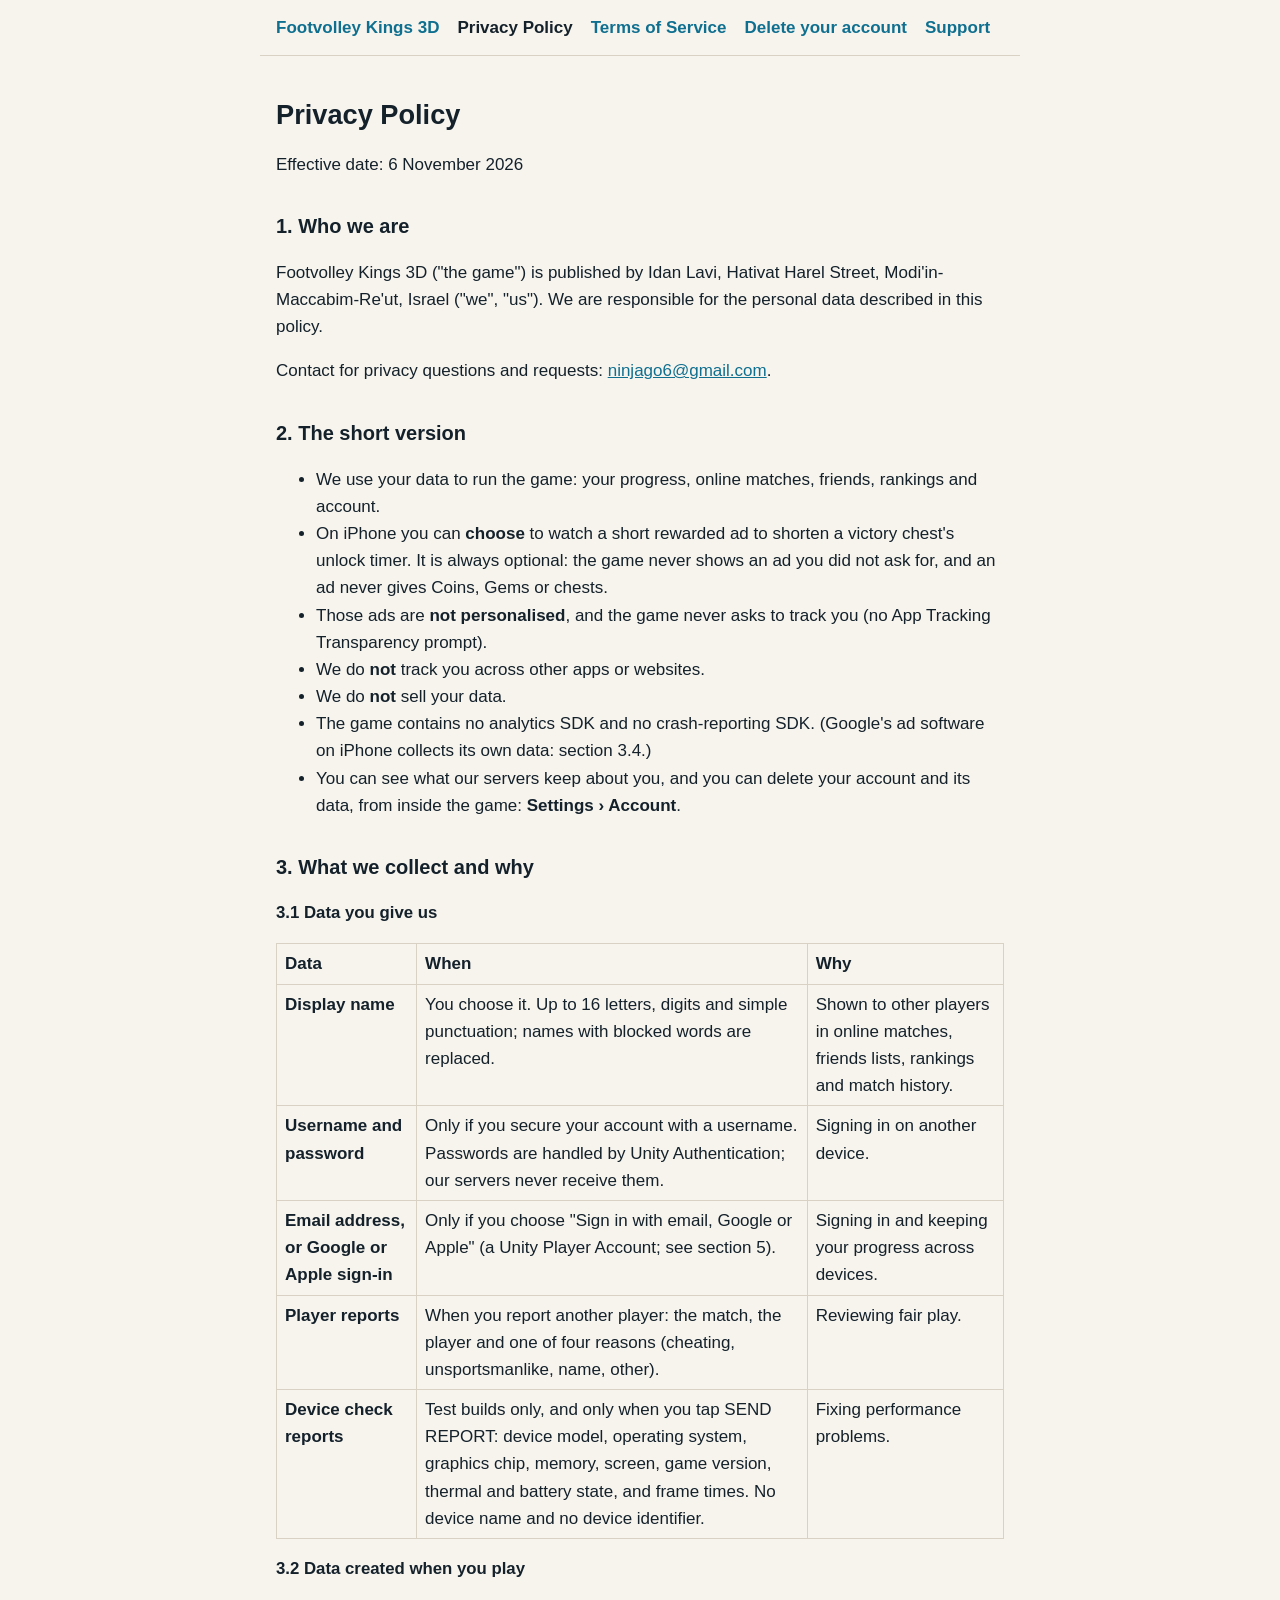
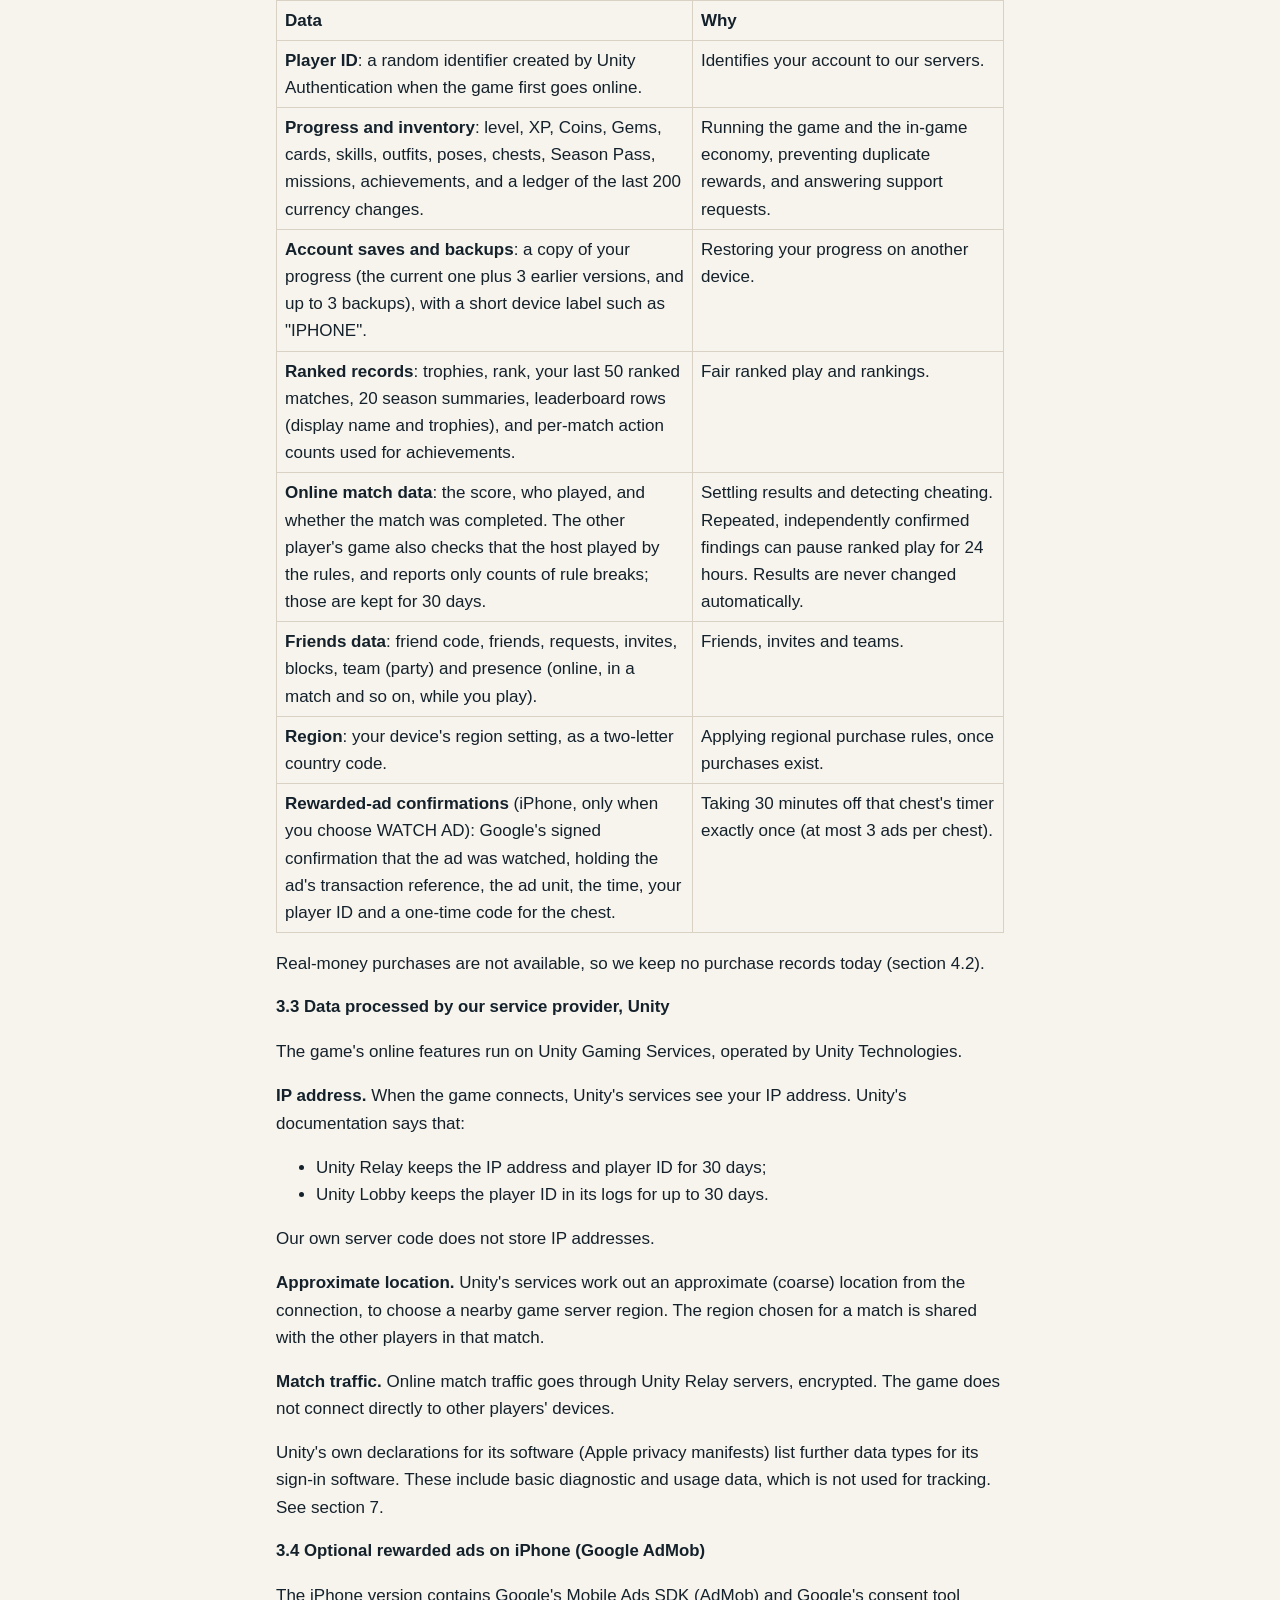
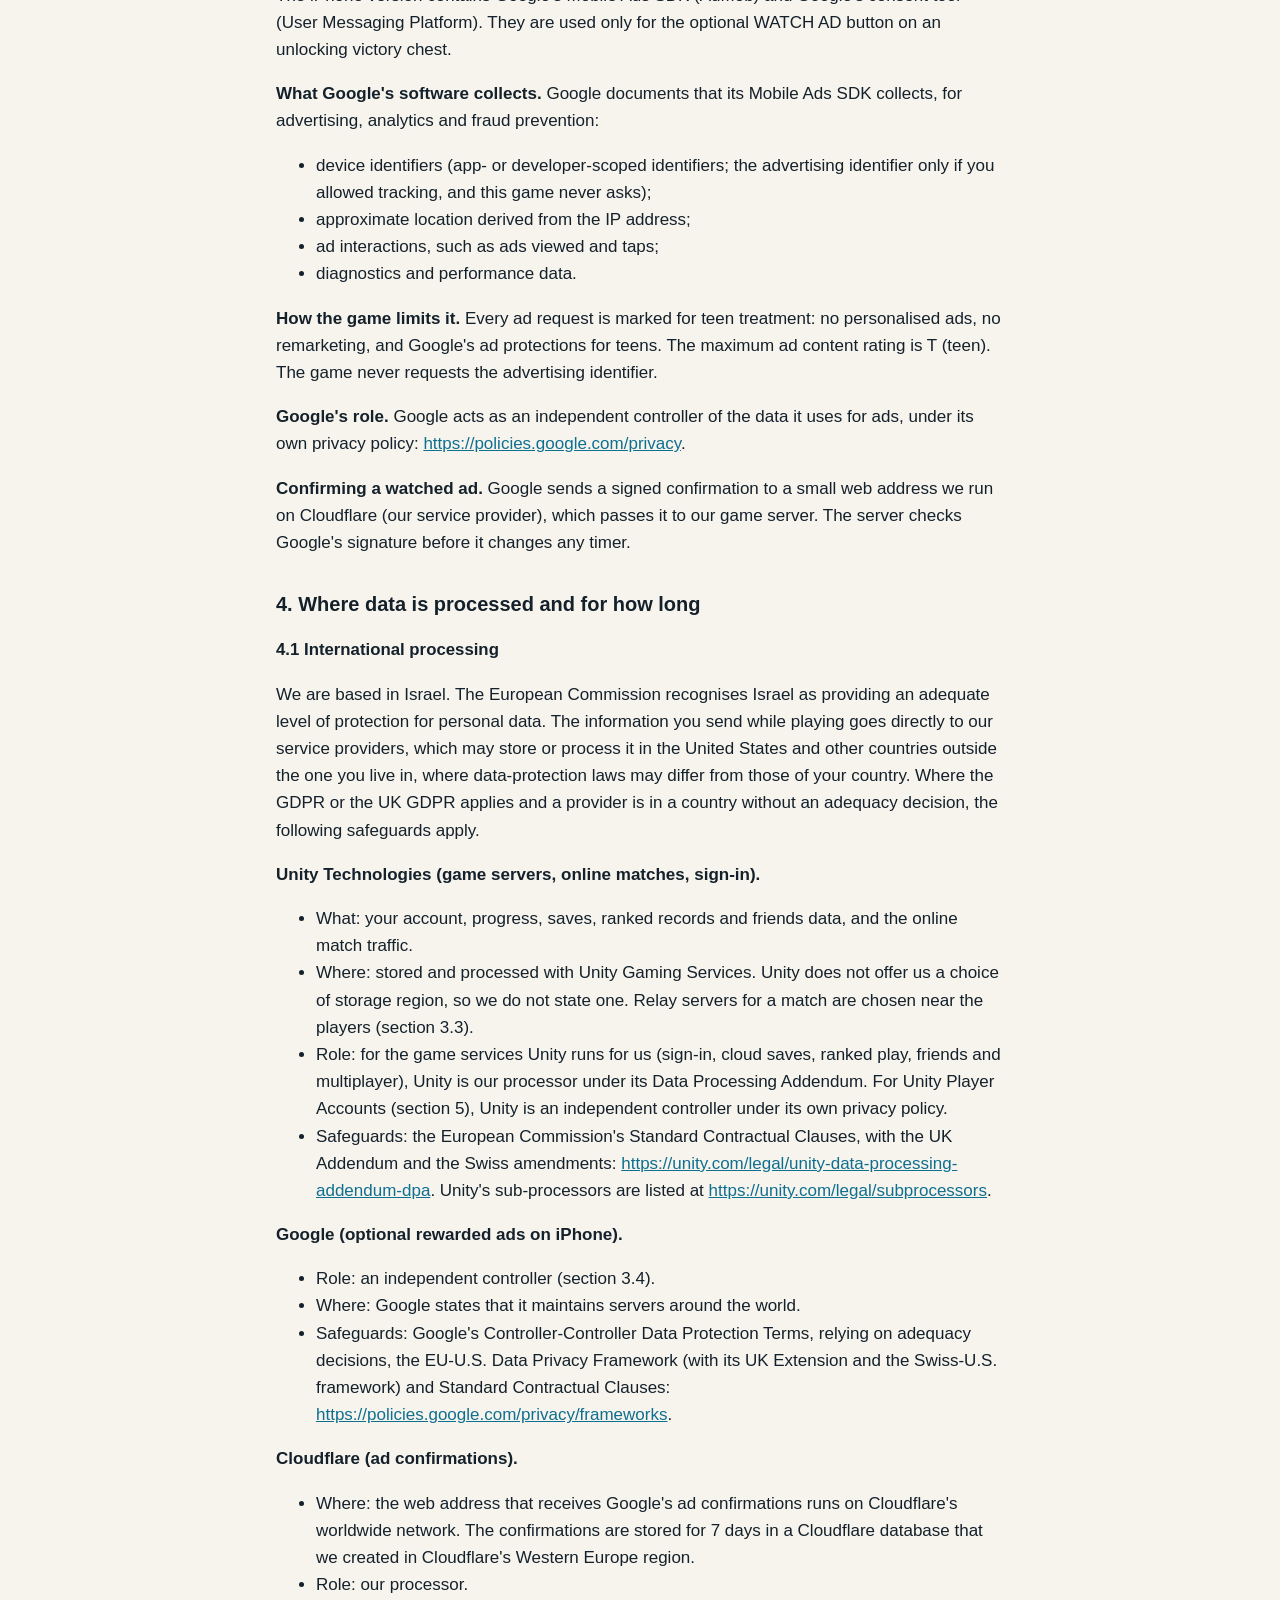
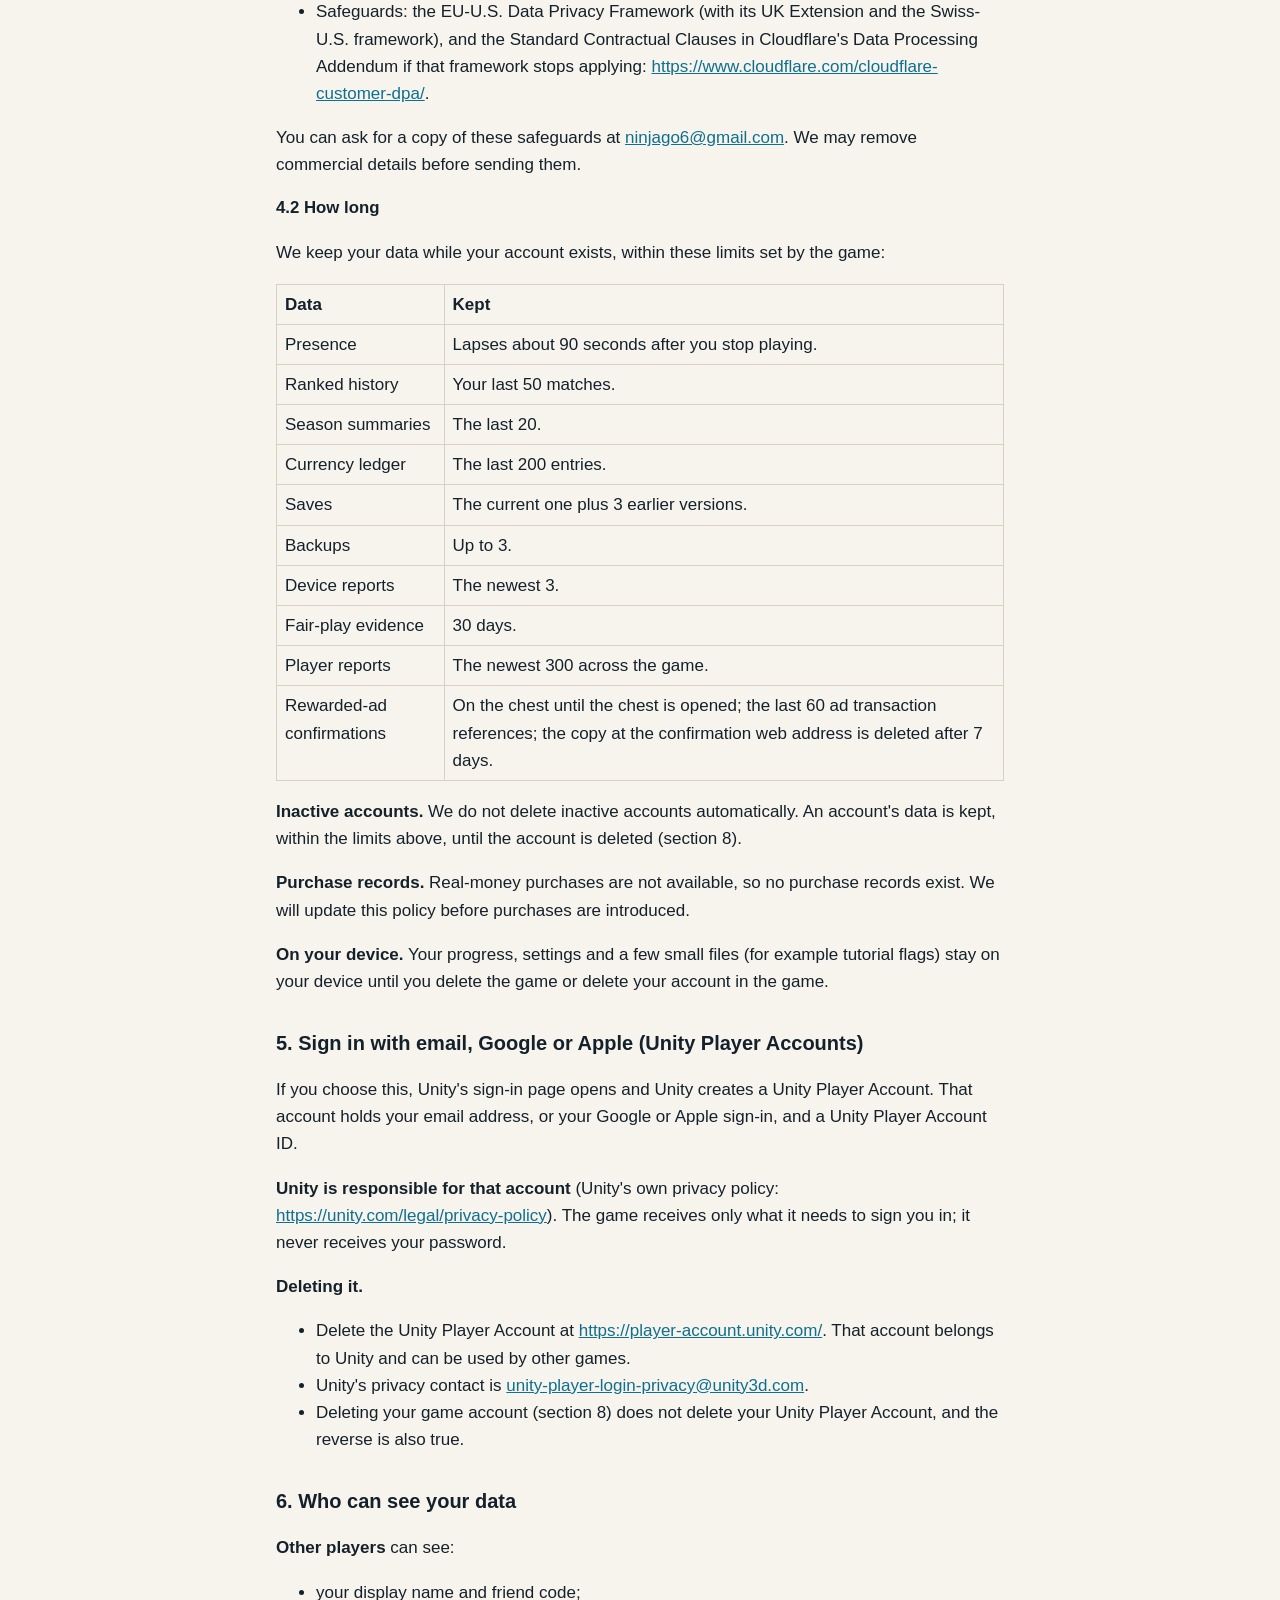
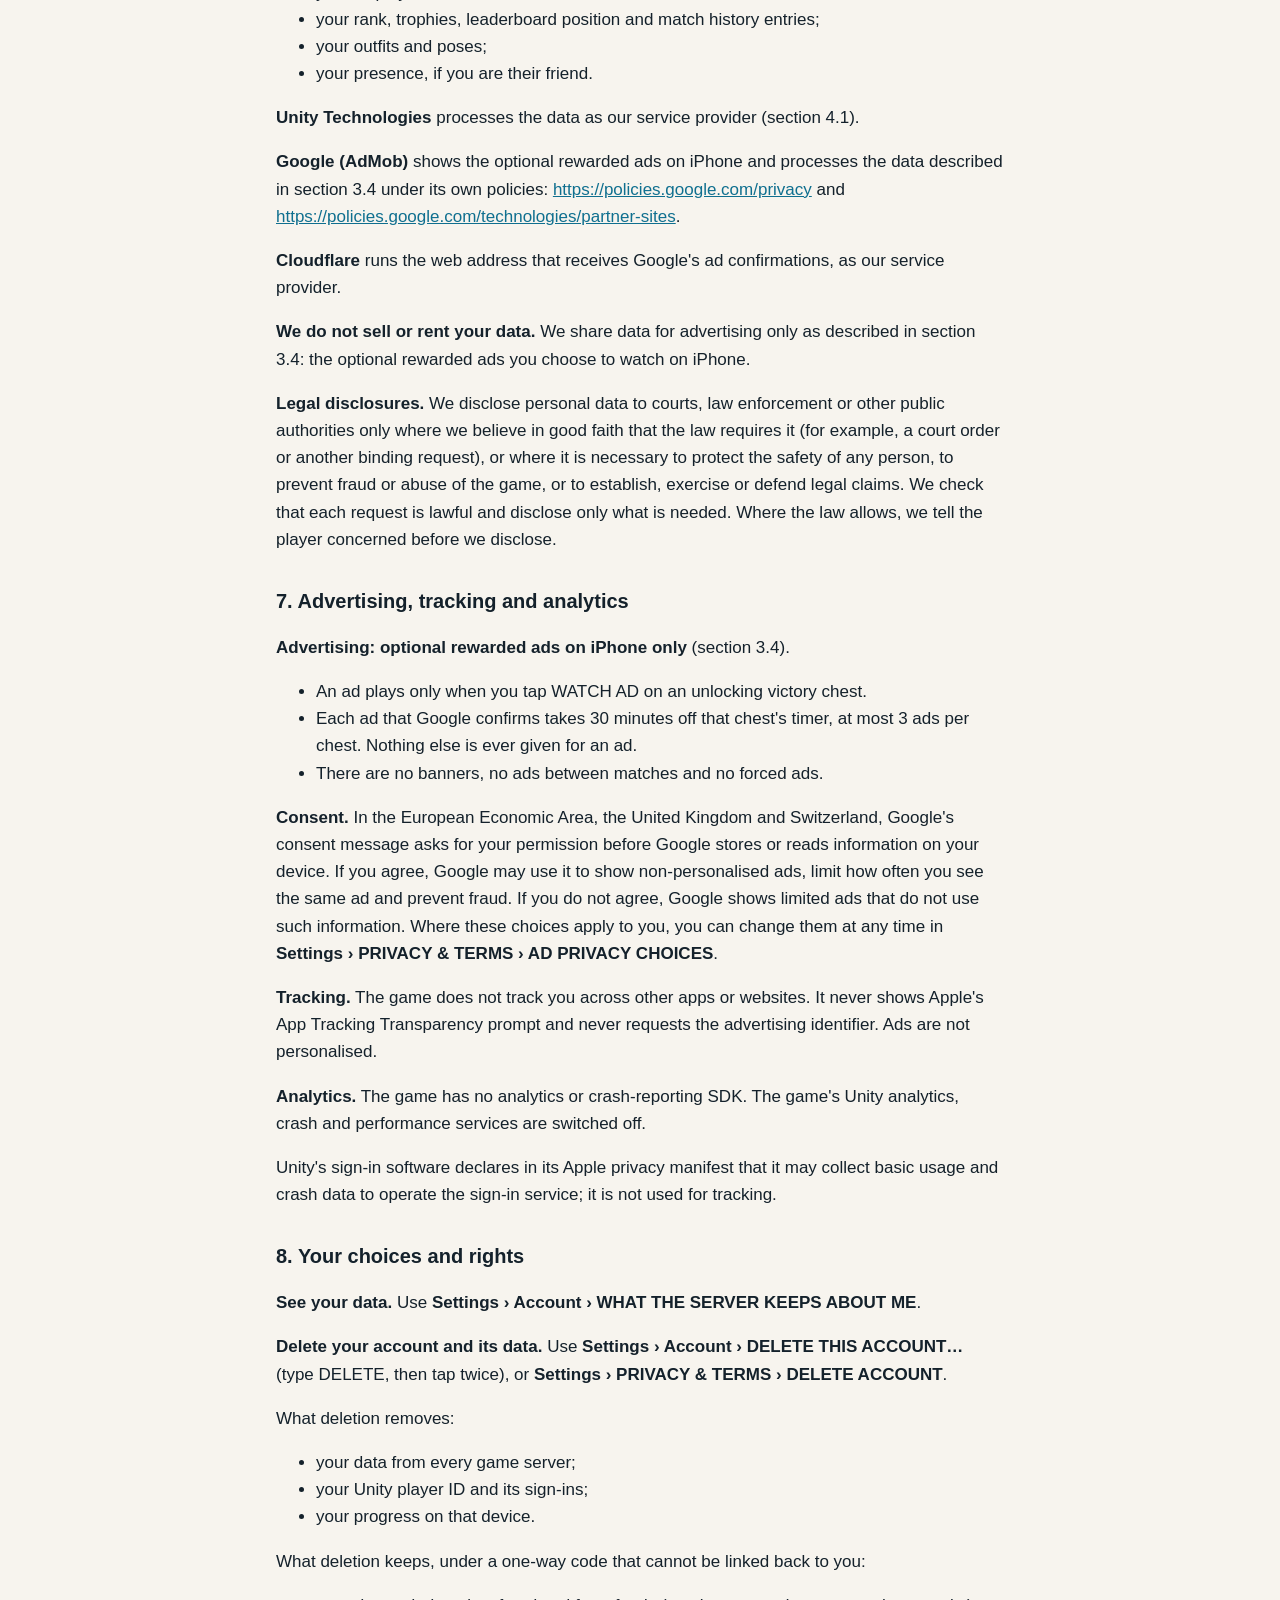
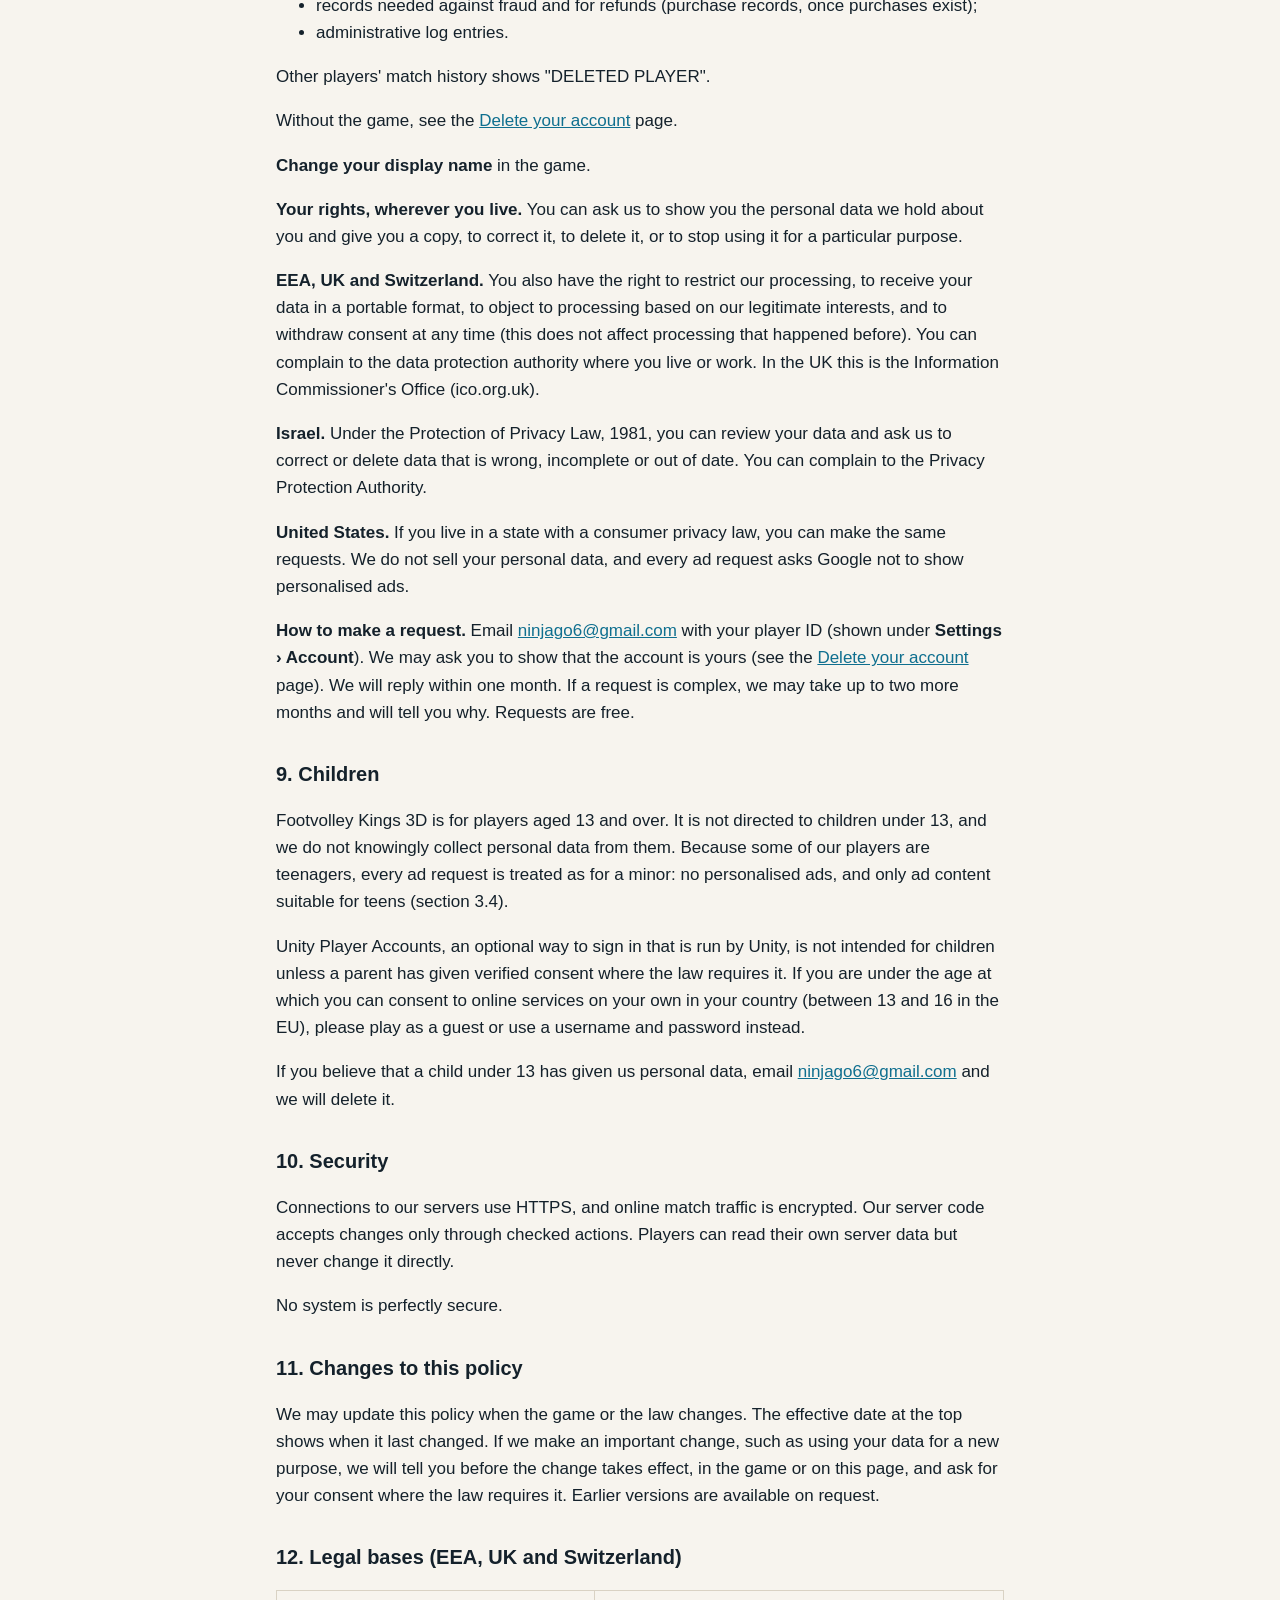
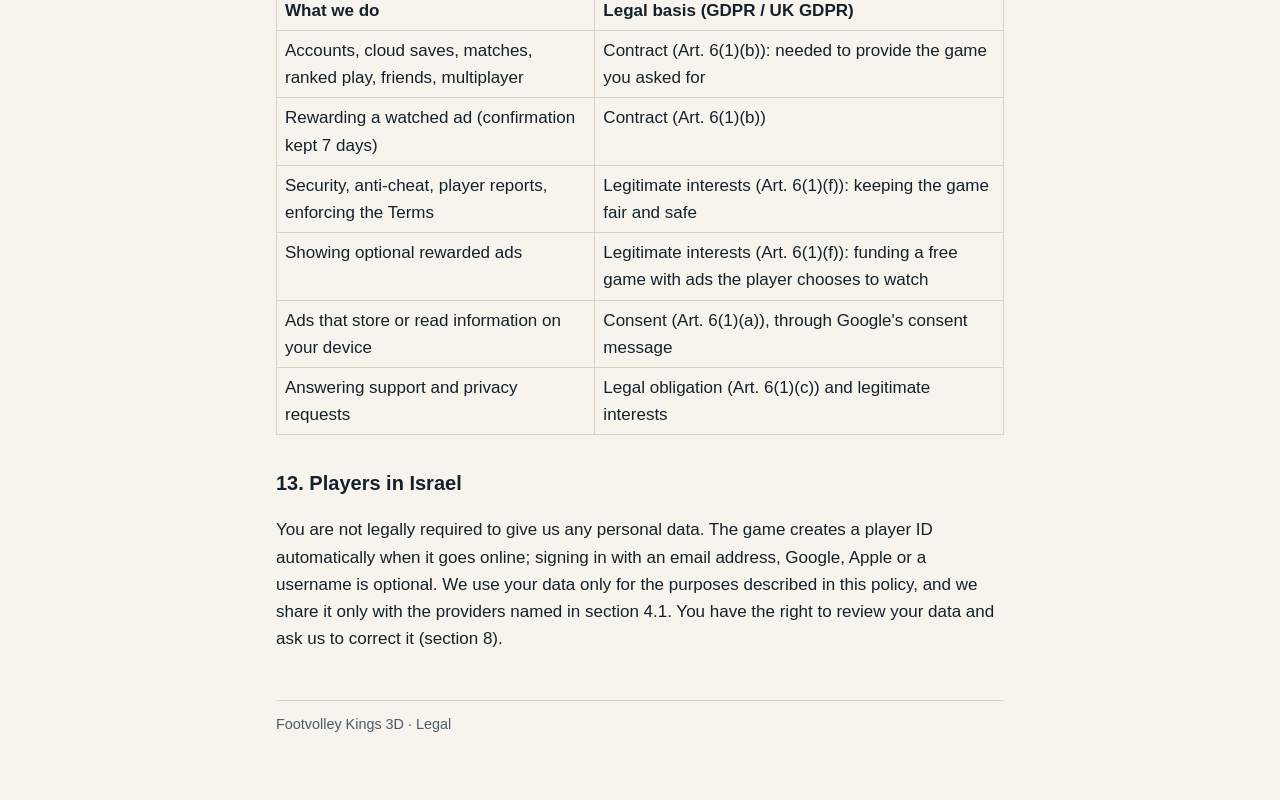
==== privacy.html @ 41a55b9a "Footvolley Kings 3D: public legal website and app-ads.txt Privacy Policy, Terms of Service, account " ====
<!doctype html><html lang="en"><head><meta charset="utf-8"><meta name="viewport" content="width=device-width,initial-scale=1"><title>Privacy Policy · Footvolley Kings 3D</title><link rel="stylesheet" href="style.css"><meta name="robots" content="index,follow"></head><body><nav aria-label="Legal pages"><a href="index.html">Footvolley Kings 3D</a><a href="privacy.html" aria-current="page">Privacy Policy</a><a href="terms.html">Terms of Service</a><a href="delete-account.html">Delete your account</a><a href="support.html">Support</a></nav><main><h1>Privacy Policy</h1>
<p>Effective date: 6 November 2026</p>
<h2>1. Who we are</h2>
<p>Footvolley Kings 3D ("the game") is published by Idan Lavi, Hativat Harel Street, Modi'in-Maccabim-Re'ut, Israel ("we", "us"). We are responsible for the personal data described in this policy.</p>
<p>Contact for privacy questions and requests: <a href="mailto:ninjago6@gmail.com">ninjago6@gmail.com</a>.</p>
<h2>2. The short version</h2>
<ul><li>We use your data to run the game: your progress, online matches, friends, rankings and account.</li><li>On iPhone you can <strong>choose</strong> to watch a short rewarded ad to shorten a victory chest's unlock timer. It is always optional: the game never shows an ad you did not ask for, and an ad never gives Coins, Gems or chests.</li><li>Those ads are <strong>not personalised</strong>, and the game never asks to track you (no App Tracking Transparency prompt).</li><li>We do <strong>not</strong> track you across other apps or websites.</li><li>We do <strong>not</strong> sell your data.</li><li>The game contains no analytics SDK and no crash-reporting SDK. (Google's ad software on iPhone collects its own data: section 3.4.)</li><li>You can see what our servers keep about you, and you can delete your account and its data, from inside the game: <strong>Settings › Account</strong>.</li></ul>
<h2>3. What we collect and why</h2>
<h3>3.1 Data you give us</h3>
<table><thead><tr><th>Data</th><th>When</th><th>Why</th></tr></thead><tbody><tr><td><strong>Display name</strong></td><td>You choose it. Up to 16 letters, digits and simple punctuation; names with blocked words are replaced.</td><td>Shown to other players in online matches, friends lists, rankings and match history.</td></tr><tr><td><strong>Username and password</strong></td><td>Only if you secure your account with a username. Passwords are handled by Unity Authentication; our servers never receive them.</td><td>Signing in on another device.</td></tr><tr><td><strong>Email address, or Google or Apple sign-in</strong></td><td>Only if you choose "Sign in with email, Google or Apple" (a Unity Player Account; see section 5).</td><td>Signing in and keeping your progress across devices.</td></tr><tr><td><strong>Player reports</strong></td><td>When you report another player: the match, the player and one of four reasons (cheating, unsportsmanlike, name, other).</td><td>Reviewing fair play.</td></tr><tr><td><strong>Device check reports</strong></td><td>Test builds only, and only when you tap SEND REPORT: device model, operating system, graphics chip, memory, screen, game version, thermal and battery state, and frame times. No device name and no device identifier.</td><td>Fixing performance problems.</td></tr></tbody></table>
<h3>3.2 Data created when you play</h3>
<table><thead><tr><th>Data</th><th>Why</th></tr></thead><tbody><tr><td><strong>Player ID</strong>: a random identifier created by Unity Authentication when the game first goes online.</td><td>Identifies your account to our servers.</td></tr><tr><td><strong>Progress and inventory</strong>: level, XP, Coins, Gems, cards, skills, outfits, poses, chests, Season Pass, missions, achievements, and a ledger of the last 200 currency changes.</td><td>Running the game and the in-game economy, preventing duplicate rewards, and answering support requests.</td></tr><tr><td><strong>Account saves and backups</strong>: a copy of your progress (the current one plus 3 earlier versions, and up to 3 backups), with a short device label such as "IPHONE".</td><td>Restoring your progress on another device.</td></tr><tr><td><strong>Ranked records</strong>: trophies, rank, your last 50 ranked matches, 20 season summaries, leaderboard rows (display name and trophies), and per-match action counts used for achievements.</td><td>Fair ranked play and rankings.</td></tr><tr><td><strong>Online match data</strong>: the score, who played, and whether the match was completed. The other player's game also checks that the host played by the rules, and reports only counts of rule breaks; those are kept for 30 days.</td><td>Settling results and detecting cheating. Repeated, independently confirmed findings can pause ranked play for 24 hours. Results are never changed automatically.</td></tr><tr><td><strong>Friends data</strong>: friend code, friends, requests, invites, blocks, team (party) and presence (online, in a match and so on, while you play).</td><td>Friends, invites and teams.</td></tr><tr><td><strong>Region</strong>: your device's region setting, as a two-letter country code.</td><td>Applying regional purchase rules, once purchases exist.</td></tr><tr><td><strong>Rewarded-ad confirmations</strong> (iPhone, only when you choose WATCH AD): Google's signed confirmation that the ad was watched, holding the ad's transaction reference, the ad unit, the time, your player ID and a one-time code for the chest.</td><td>Taking 30 minutes off that chest's timer exactly once (at most 3 ads per chest).</td></tr></tbody></table>
<p>Real-money purchases are not available, so we keep no purchase records today (section 4.2).</p>
<h3>3.3 Data processed by our service provider, Unity</h3>
<p>The game's online features run on Unity Gaming Services, operated by Unity Technologies.</p>
<p><strong>IP address.</strong> When the game connects, Unity's services see your IP address. Unity's documentation says that:</p>
<ul><li>Unity Relay keeps the IP address and player ID for 30 days;</li><li>Unity Lobby keeps the player ID in its logs for up to 30 days.</li></ul>
<p>Our own server code does not store IP addresses.</p>
<p><strong>Approximate location.</strong> Unity's services work out an approximate (coarse) location from the connection, to choose a nearby game server region. The region chosen for a match is shared with the other players in that match.</p>
<p><strong>Match traffic.</strong> Online match traffic goes through Unity Relay servers, encrypted. The game does not connect directly to other players' devices.</p>
<p>Unity's own declarations for its software (Apple privacy manifests) list further data types for its sign-in software. These include basic diagnostic and usage data, which is not used for tracking. See section 7.</p>
<h3>3.4 Optional rewarded ads on iPhone (Google AdMob)</h3>
<p>The iPhone version contains Google's Mobile Ads SDK (AdMob) and Google's consent tool (User Messaging Platform). They are used only for the optional WATCH AD button on an unlocking victory chest.</p>
<p><strong>What Google's software collects.</strong> Google documents that its Mobile Ads SDK collects, for advertising, analytics and fraud prevention:</p>
<ul><li>device identifiers (app- or developer-scoped identifiers; the advertising identifier only if you allowed tracking, and this game never asks);</li><li>approximate location derived from the IP address;</li><li>ad interactions, such as ads viewed and taps;</li><li>diagnostics and performance data.</li></ul>
<p><strong>How the game limits it.</strong> Every ad request is marked for teen treatment: no personalised ads, no remarketing, and Google's ad protections for teens. The maximum ad content rating is T (teen). The game never requests the advertising identifier.</p>
<p><strong>Google's role.</strong> Google acts as an independent controller of the data it uses for ads, under its own privacy policy: <a href="https://policies.google.com/privacy">https://policies.google.com/privacy</a>.</p>
<p><strong>Confirming a watched ad.</strong> Google sends a signed confirmation to a small web address we run on Cloudflare (our service provider), which passes it to our game server. The server checks Google's signature before it changes any timer.</p>
<h2>4. Where data is processed and for how long</h2>
<h3>4.1 International processing</h3>
<p>We are based in Israel. The European Commission recognises Israel as providing an adequate level of protection for personal data. The information you send while playing goes directly to our service providers, which may store or process it in the United States and other countries outside the one you live in, where data-protection laws may differ from those of your country. Where the GDPR or the UK GDPR applies and a provider is in a country without an adequacy decision, the following safeguards apply.</p>
<p><strong>Unity Technologies (game servers, online matches, sign-in).</strong></p>
<ul><li>What: your account, progress, saves, ranked records and friends data, and the online match traffic.</li><li>Where: stored and processed with Unity Gaming Services. Unity does not offer us a choice of storage region, so we do not state one. Relay servers for a match are chosen near the players (section 3.3).</li><li>Role: for the game services Unity runs for us (sign-in, cloud saves, ranked play, friends and multiplayer), Unity is our processor under its Data Processing Addendum. For Unity Player Accounts (section 5), Unity is an independent controller under its own privacy policy.</li><li>Safeguards: the European Commission's Standard Contractual Clauses, with the UK Addendum and the Swiss amendments: <a href="https://unity.com/legal/unity-data-processing-addendum-dpa">https://unity.com/legal/unity-data-processing-addendum-dpa</a>. Unity's sub-processors are listed at <a href="https://unity.com/legal/subprocessors">https://unity.com/legal/subprocessors</a>.</li></ul>
<p><strong>Google (optional rewarded ads on iPhone).</strong></p>
<ul><li>Role: an independent controller (section 3.4).</li><li>Where: Google states that it maintains servers around the world.</li><li>Safeguards: Google's Controller-Controller Data Protection Terms, relying on adequacy decisions, the EU-U.S. Data Privacy Framework (with its UK Extension and the Swiss-U.S. framework) and Standard Contractual Clauses: <a href="https://policies.google.com/privacy/frameworks">https://policies.google.com/privacy/frameworks</a>.</li></ul>
<p><strong>Cloudflare (ad confirmations).</strong></p>
<ul><li>Where: the web address that receives Google's ad confirmations runs on Cloudflare's worldwide network. The confirmations are stored for 7 days in a Cloudflare database that we created in Cloudflare's Western Europe region.</li><li>Role: our processor.</li><li>Safeguards: the EU-U.S. Data Privacy Framework (with its UK Extension and the Swiss-U.S. framework), and the Standard Contractual Clauses in Cloudflare's Data Processing Addendum if that framework stops applying: <a href="https://www.cloudflare.com/cloudflare-customer-dpa/">https://www.cloudflare.com/cloudflare-customer-dpa/</a>.</li></ul>
<p>You can ask for a copy of these safeguards at <a href="mailto:ninjago6@gmail.com">ninjago6@gmail.com</a>. We may remove commercial details before sending them.</p>
<h3>4.2 How long</h3>
<p>We keep your data while your account exists, within these limits set by the game:</p>
<table><thead><tr><th>Data</th><th>Kept</th></tr></thead><tbody><tr><td>Presence</td><td>Lapses about 90 seconds after you stop playing.</td></tr><tr><td>Ranked history</td><td>Your last 50 matches.</td></tr><tr><td>Season summaries</td><td>The last 20.</td></tr><tr><td>Currency ledger</td><td>The last 200 entries.</td></tr><tr><td>Saves</td><td>The current one plus 3 earlier versions.</td></tr><tr><td>Backups</td><td>Up to 3.</td></tr><tr><td>Device reports</td><td>The newest 3.</td></tr><tr><td>Fair-play evidence</td><td>30 days.</td></tr><tr><td>Player reports</td><td>The newest 300 across the game.</td></tr><tr><td>Rewarded-ad confirmations</td><td>On the chest until the chest is opened; the last 60 ad transaction references; the copy at the confirmation web address is deleted after 7 days.</td></tr></tbody></table>
<p><strong>Inactive accounts.</strong> We do not delete inactive accounts automatically. An account's data is kept, within the limits above, until the account is deleted (section 8).</p>
<p><strong>Purchase records.</strong> Real-money purchases are not available, so no purchase records exist. We will update this policy before purchases are introduced.</p>
<p><strong>On your device.</strong> Your progress, settings and a few small files (for example tutorial flags) stay on your device until you delete the game or delete your account in the game.</p>
<h2>5. Sign in with email, Google or Apple (Unity Player Accounts)</h2>
<p>If you choose this, Unity's sign-in page opens and Unity creates a Unity Player Account. That account holds your email address, or your Google or Apple sign-in, and a Unity Player Account ID.</p>
<p><strong>Unity is responsible for that account</strong> (Unity's own privacy policy: <a href="https://unity.com/legal/privacy-policy">https://unity.com/legal/privacy-policy</a>). The game receives only what it needs to sign you in; it never receives your password.</p>
<p><strong>Deleting it.</strong></p>
<ul><li>Delete the Unity Player Account at <a href="https://player-account.unity.com/">https://player-account.unity.com/</a>. That account belongs to Unity and can be used by other games.</li><li>Unity's privacy contact is <a href="mailto:unity-player-login-privacy@unity3d.com">unity-player-login-privacy@unity3d.com</a>.</li><li>Deleting your game account (section 8) does not delete your Unity Player Account, and the reverse is also true.</li></ul>
<h2>6. Who can see your data</h2>
<p><strong>Other players</strong> can see:</p>
<ul><li>your display name and friend code;</li><li>your rank, trophies, leaderboard position and match history entries;</li><li>your outfits and poses;</li><li>your presence, if you are their friend.</li></ul>
<p><strong>Unity Technologies</strong> processes the data as our service provider (section 4.1).</p>
<p><strong>Google (AdMob)</strong> shows the optional rewarded ads on iPhone and processes the data described in section 3.4 under its own policies: <a href="https://policies.google.com/privacy">https://policies.google.com/privacy</a> and <a href="https://policies.google.com/technologies/partner-sites">https://policies.google.com/technologies/partner-sites</a>.</p>
<p><strong>Cloudflare</strong> runs the web address that receives Google's ad confirmations, as our service provider.</p>
<p><strong>We do not sell or rent your data.</strong> We share data for advertising only as described in section 3.4: the optional rewarded ads you choose to watch on iPhone.</p>
<p><strong>Legal disclosures.</strong> We disclose personal data to courts, law enforcement or other public authorities only where we believe in good faith that the law requires it (for example, a court order or another binding request), or where it is necessary to protect the safety of any person, to prevent fraud or abuse of the game, or to establish, exercise or defend legal claims. We check that each request is lawful and disclose only what is needed. Where the law allows, we tell the player concerned before we disclose.</p>
<h2>7. Advertising, tracking and analytics</h2>
<p><strong>Advertising: optional rewarded ads on iPhone only</strong> (section 3.4).</p>
<ul><li>An ad plays only when you tap WATCH AD on an unlocking victory chest.</li><li>Each ad that Google confirms takes 30 minutes off that chest's timer, at most 3 ads per chest. Nothing else is ever given for an ad.</li><li>There are no banners, no ads between matches and no forced ads.</li></ul>
<p><strong>Consent.</strong> In the European Economic Area, the United Kingdom and Switzerland, Google's consent message asks for your permission before Google stores or reads information on your device. If you agree, Google may use it to show non-personalised ads, limit how often you see the same ad and prevent fraud. If you do not agree, Google shows limited ads that do not use such information. Where these choices apply to you, you can change them at any time in <strong>Settings › PRIVACY &amp; TERMS › AD PRIVACY CHOICES</strong>.</p>
<p><strong>Tracking.</strong> The game does not track you across other apps or websites. It never shows Apple's App Tracking Transparency prompt and never requests the advertising identifier. Ads are not personalised.</p>
<p><strong>Analytics.</strong> The game has no analytics or crash-reporting SDK. The game's Unity analytics, crash and performance services are switched off.</p>
<p>Unity's sign-in software declares in its Apple privacy manifest that it may collect basic usage and crash data to operate the sign-in service; it is not used for tracking.</p>
<h2>8. Your choices and rights</h2>
<p><strong>See your data.</strong> Use <strong>Settings › Account › WHAT THE SERVER KEEPS ABOUT ME</strong>.</p>
<p><strong>Delete your account and its data.</strong> Use <strong>Settings › Account › DELETE THIS ACCOUNT…</strong> (type DELETE, then tap twice), or <strong>Settings › PRIVACY &amp; TERMS › DELETE ACCOUNT</strong>.</p>
<p>What deletion removes:</p>
<ul><li>your data from every game server;</li><li>your Unity player ID and its sign-ins;</li><li>your progress on that device.</li></ul>
<p>What deletion keeps, under a one-way code that cannot be linked back to you:</p>
<ul><li>records needed against fraud and for refunds (purchase records, once purchases exist);</li><li>administrative log entries.</li></ul>
<p>Other players' match history shows "DELETED PLAYER".</p>
<p>Without the game, see the <a href="delete-account.html">Delete your account</a> page.</p>
<p><strong>Change your display name</strong> in the game.</p>
<p><strong>Your rights, wherever you live.</strong> You can ask us to show you the personal data we hold about you and give you a copy, to correct it, to delete it, or to stop using it for a particular purpose.</p>
<p><strong>EEA, UK and Switzerland.</strong> You also have the right to restrict our processing, to receive your data in a portable format, to object to processing based on our legitimate interests, and to withdraw consent at any time (this does not affect processing that happened before). You can complain to the data protection authority where you live or work. In the UK this is the Information Commissioner's Office (ico.org.uk).</p>
<p><strong>Israel.</strong> Under the Protection of Privacy Law, 1981, you can review your data and ask us to correct or delete data that is wrong, incomplete or out of date. You can complain to the Privacy Protection Authority.</p>
<p><strong>United States.</strong> If you live in a state with a consumer privacy law, you can make the same requests. We do not sell your personal data, and every ad request asks Google not to show personalised ads.</p>
<p><strong>How to make a request.</strong> Email <a href="mailto:ninjago6@gmail.com">ninjago6@gmail.com</a> with your player ID (shown under <strong>Settings › Account</strong>). We may ask you to show that the account is yours (see the <a href="delete-account.html">Delete your account</a> page). We will reply within one month. If a request is complex, we may take up to two more months and will tell you why. Requests are free.</p>
<h2>9. Children</h2>
<p>Footvolley Kings 3D is for players aged 13 and over. It is not directed to children under 13, and we do not knowingly collect personal data from them. Because some of our players are teenagers, every ad request is treated as for a minor: no personalised ads, and only ad content suitable for teens (section 3.4).</p>
<p>Unity Player Accounts, an optional way to sign in that is run by Unity, is not intended for children unless a parent has given verified consent where the law requires it. If you are under the age at which you can consent to online services on your own in your country (between 13 and 16 in the EU), please play as a guest or use a username and password instead.</p>
<p>If you believe that a child under 13 has given us personal data, email <a href="mailto:ninjago6@gmail.com">ninjago6@gmail.com</a> and we will delete it.</p>
<h2>10. Security</h2>
<p>Connections to our servers use HTTPS, and online match traffic is encrypted. Our server code accepts changes only through checked actions. Players can read their own server data but never change it directly.</p>
<p>No system is perfectly secure.</p>
<h2>11. Changes to this policy</h2>
<p>We may update this policy when the game or the law changes. The effective date at the top shows when it last changed. If we make an important change, such as using your data for a new purpose, we will tell you before the change takes effect, in the game or on this page, and ask for your consent where the law requires it. Earlier versions are available on request.</p>
<h2>12. Legal bases (EEA, UK and Switzerland)</h2>
<table><thead><tr><th>What we do</th><th>Legal basis (GDPR / UK GDPR)</th></tr></thead><tbody><tr><td>Accounts, cloud saves, matches, ranked play, friends, multiplayer</td><td>Contract (Art. 6(1)(b)): needed to provide the game you asked for</td></tr><tr><td>Rewarding a watched ad (confirmation kept 7 days)</td><td>Contract (Art. 6(1)(b))</td></tr><tr><td>Security, anti-cheat, player reports, enforcing the Terms</td><td>Legitimate interests (Art. 6(1)(f)): keeping the game fair and safe</td></tr><tr><td>Showing optional rewarded ads</td><td>Legitimate interests (Art. 6(1)(f)): funding a free game with ads the player chooses to watch</td></tr><tr><td>Ads that store or read information on your device</td><td>Consent (Art. 6(1)(a)), through Google's consent message</td></tr><tr><td>Answering support and privacy requests</td><td>Legal obligation (Art. 6(1)(c)) and legitimate interests</td></tr></tbody></table>
<h2>13. Players in Israel</h2>
<p>You are not legally required to give us any personal data. The game creates a player ID automatically when it goes online; signing in with an email address, Google, Apple or a username is optional. We use your data only for the purposes described in this policy, and we share it only with the providers named in section 4.1. You have the right to review your data and ask us to correct it (section 8).</p><footer>Footvolley Kings 3D · Legal</footer></main></body></html>
---- style.css ----
:root{--bg:#f7f4ee;--ink:#14212b;--soft:#4a5a66;--line:#d9d2c4;--accent:#0f6f8f;--warn:#fff1c2;--warnInk:#5c4500}
@media (prefers-color-scheme:dark){:root{--bg:#0f1a21;--ink:#e9eef1;--soft:#a9b7c0;--line:#2b3a44;--accent:#6cc4e0;--warn:#4a3b0a;--warnInk:#ffe6a0}}
*{box-sizing:border-box}body{margin:0;background:var(--bg);color:var(--ink);font:17px/1.6 -apple-system,BlinkMacSystemFont,"Segoe UI",Roboto,Arial,sans-serif}
main{max-width:760px;margin:0 auto;padding:24px 16px 64px}nav{display:flex;flex-wrap:wrap;gap:8px 18px;padding:14px 16px;border-bottom:1px solid var(--line);max-width:760px;margin:0 auto}
nav a{color:var(--accent);text-decoration:none;font-weight:600}nav a[aria-current]{color:var(--ink)}h1{font-size:1.7rem;line-height:1.25}h2{font-size:1.25rem;margin-top:2rem}h3{font-size:1.05rem}
a{color:var(--accent)}code{background:rgba(127,127,127,.15);padding:0 4px;border-radius:4px}table{border-collapse:collapse;width:100%;display:block;overflow-x:auto;margin:1rem 0}
th,td{border:1px solid var(--line);padding:6px 8px;text-align:left;vertical-align:top}.draft{background:var(--warn);color:var(--warnInk);padding:10px 14px;border-radius:8px;font-weight:600}
mark{background:var(--warn);color:var(--warnInk);padding:0 3px;border-radius:3px}footer{color:var(--soft);font-size:.9rem;margin-top:3rem;border-top:1px solid var(--line);padding-top:12px}
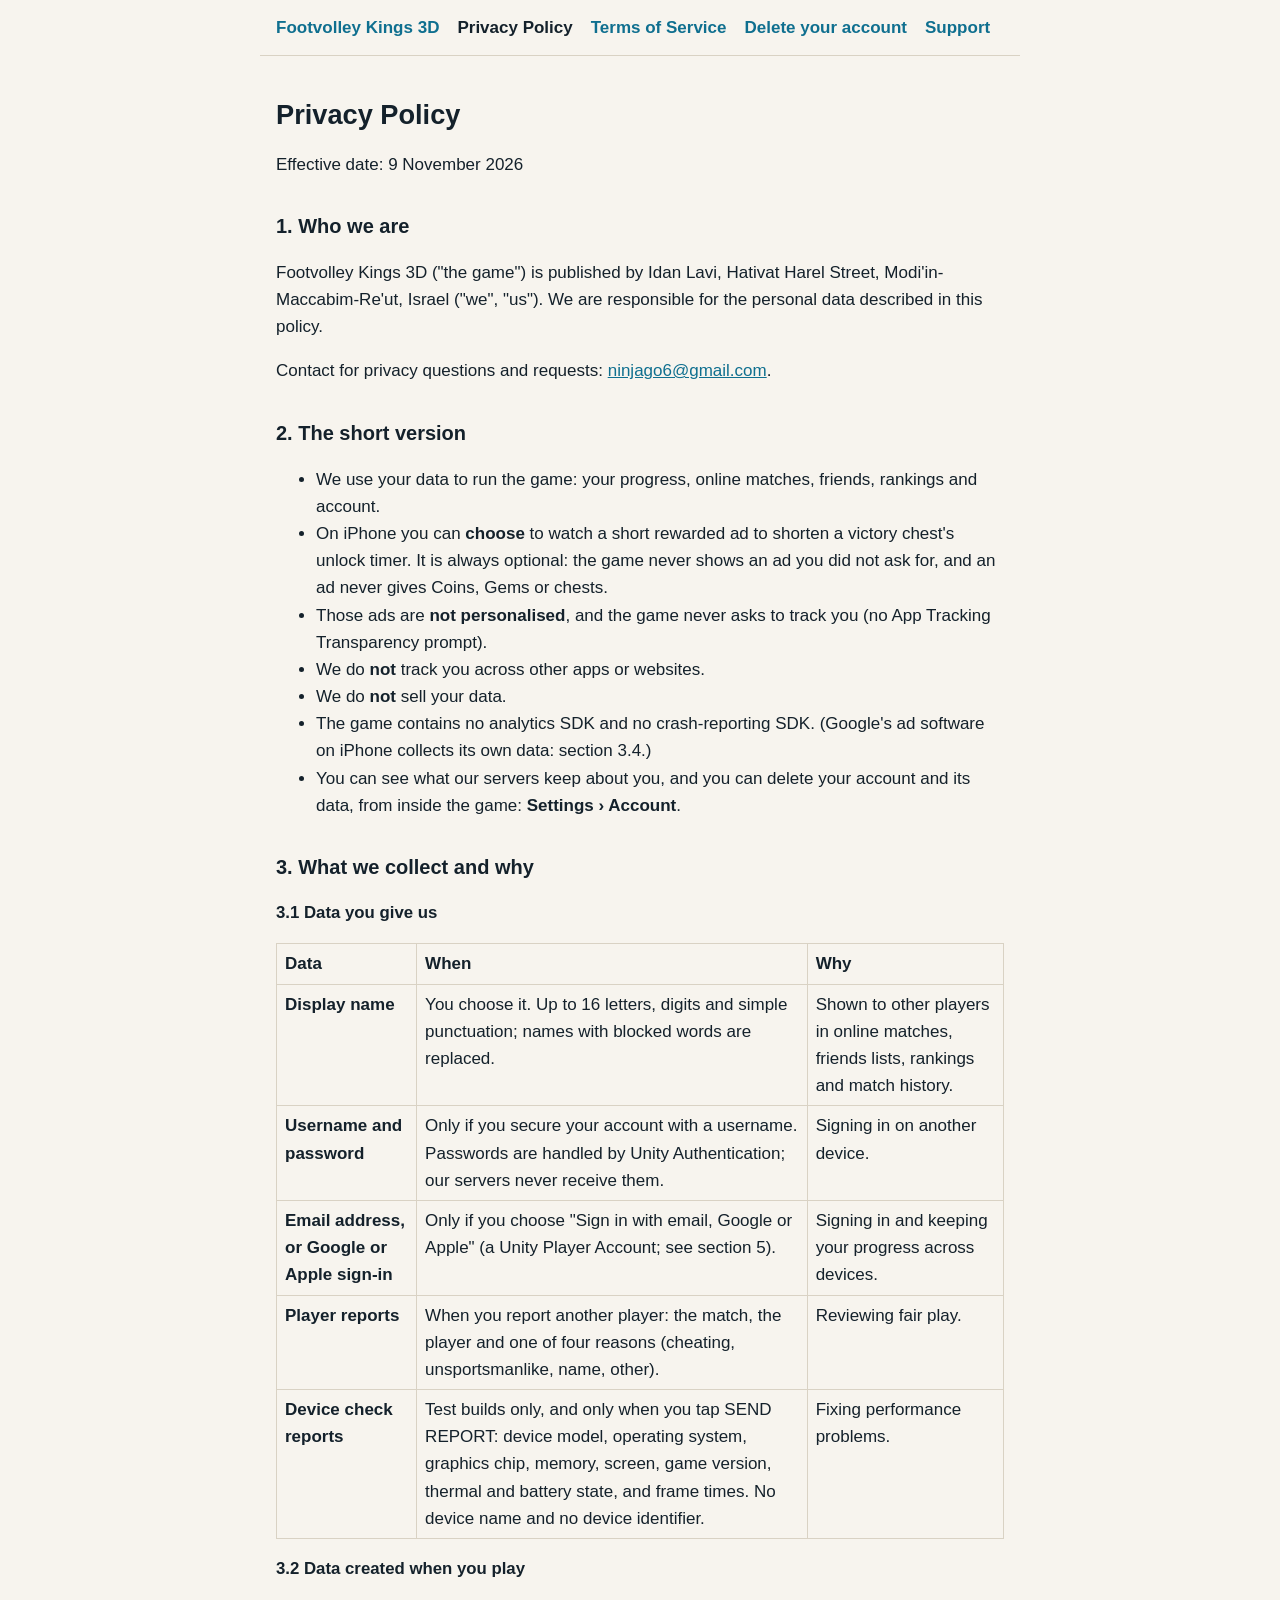
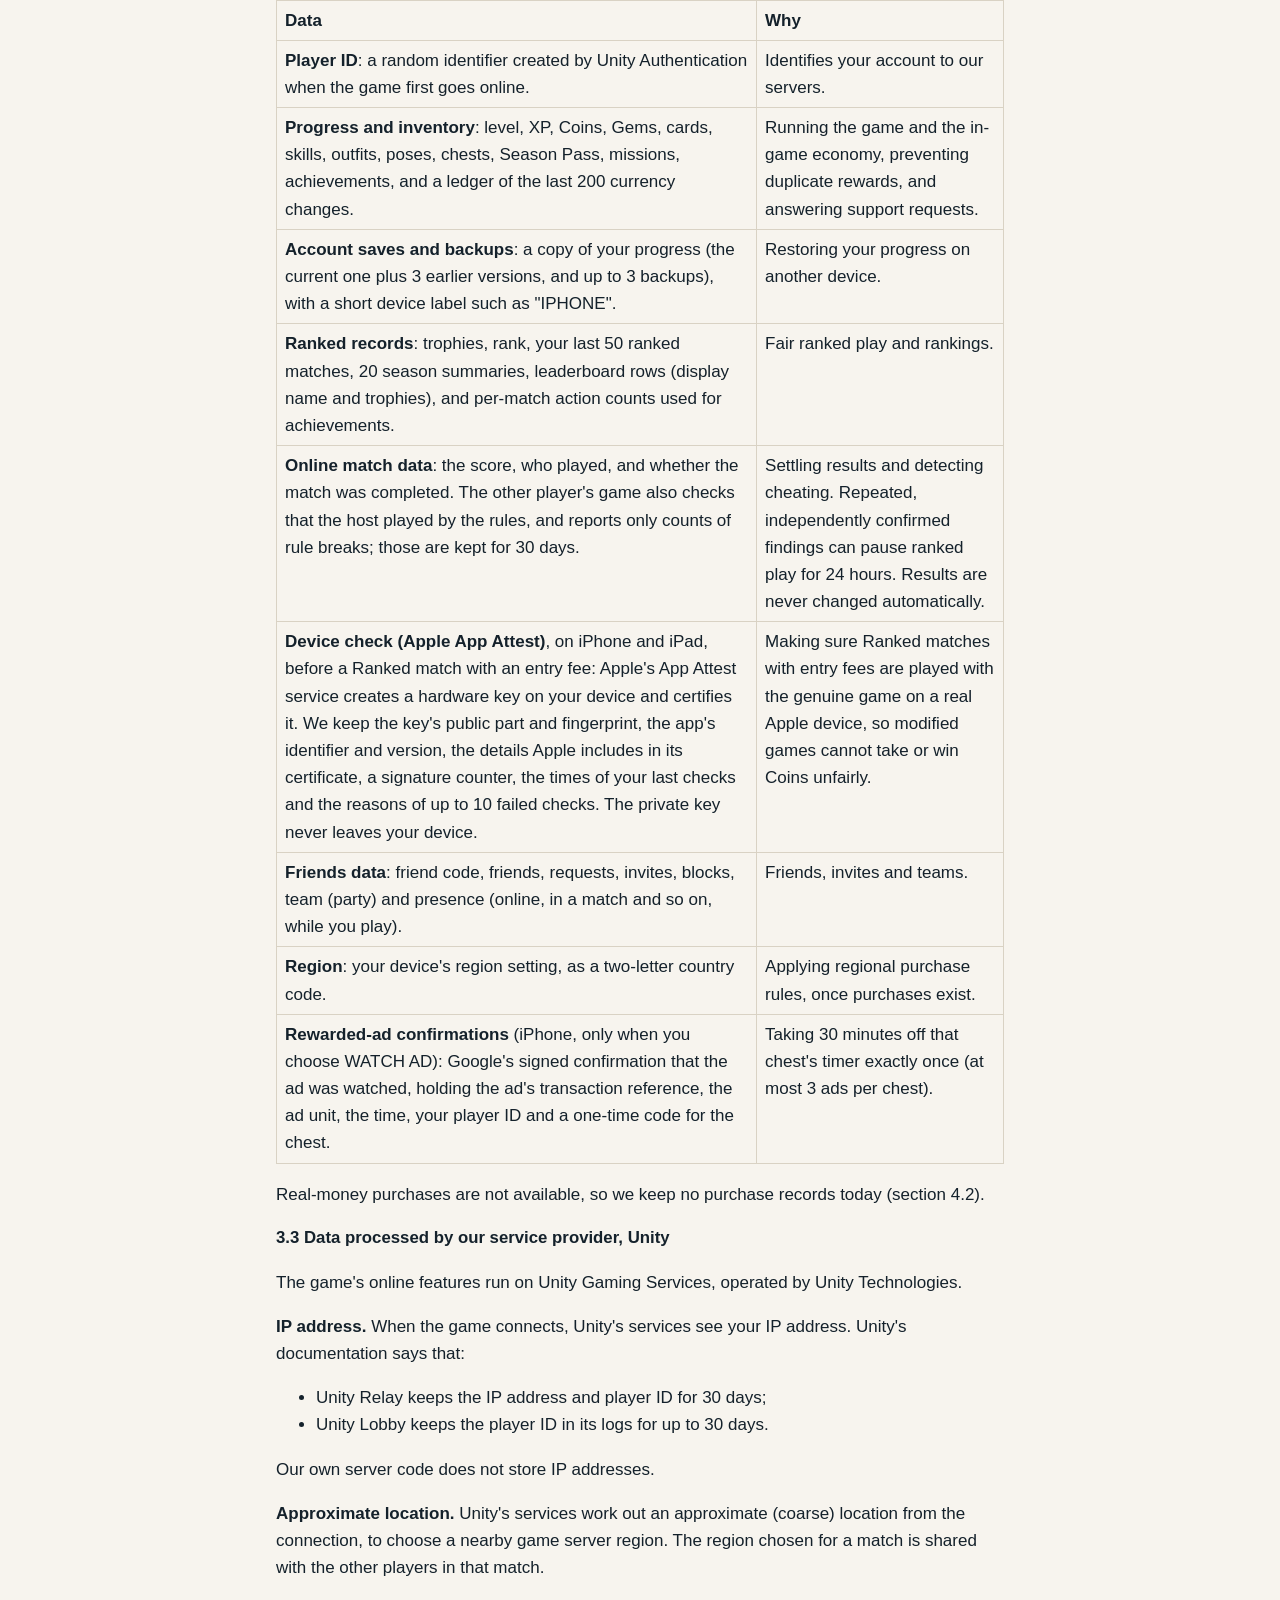
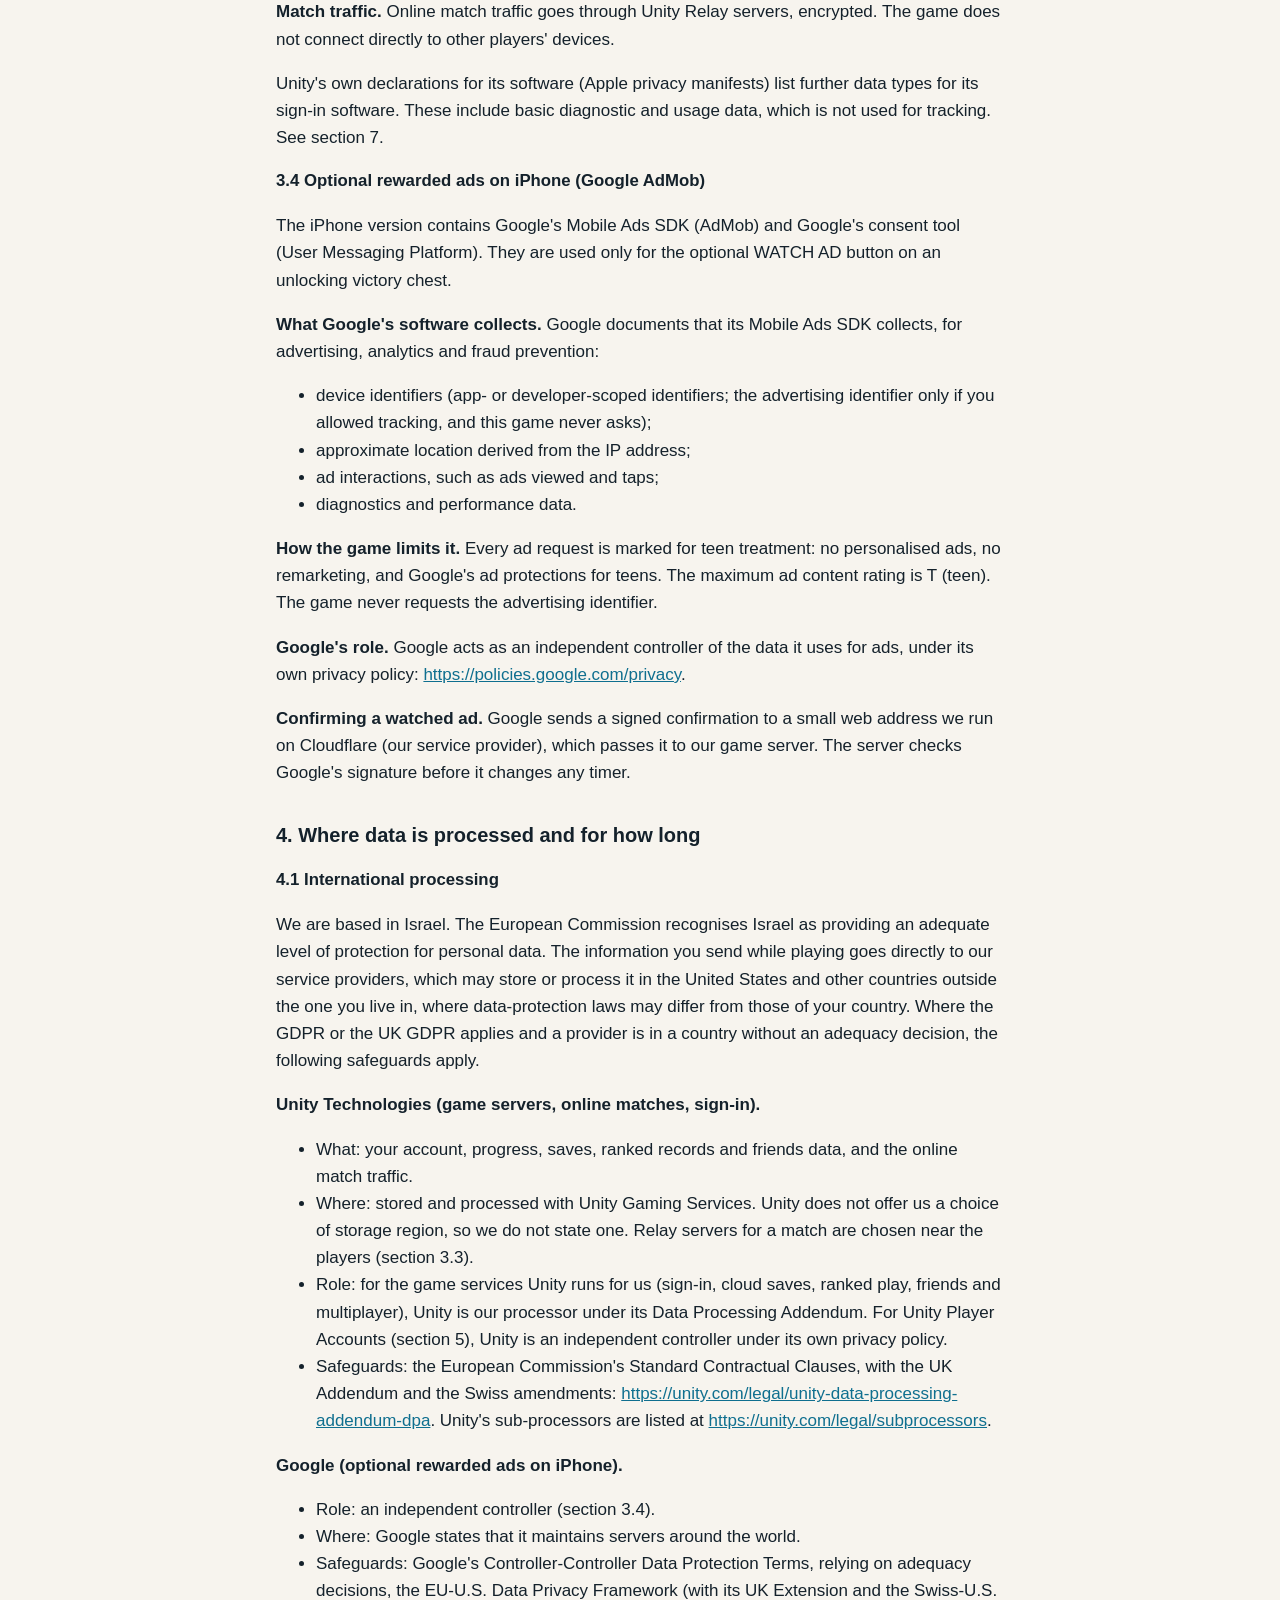
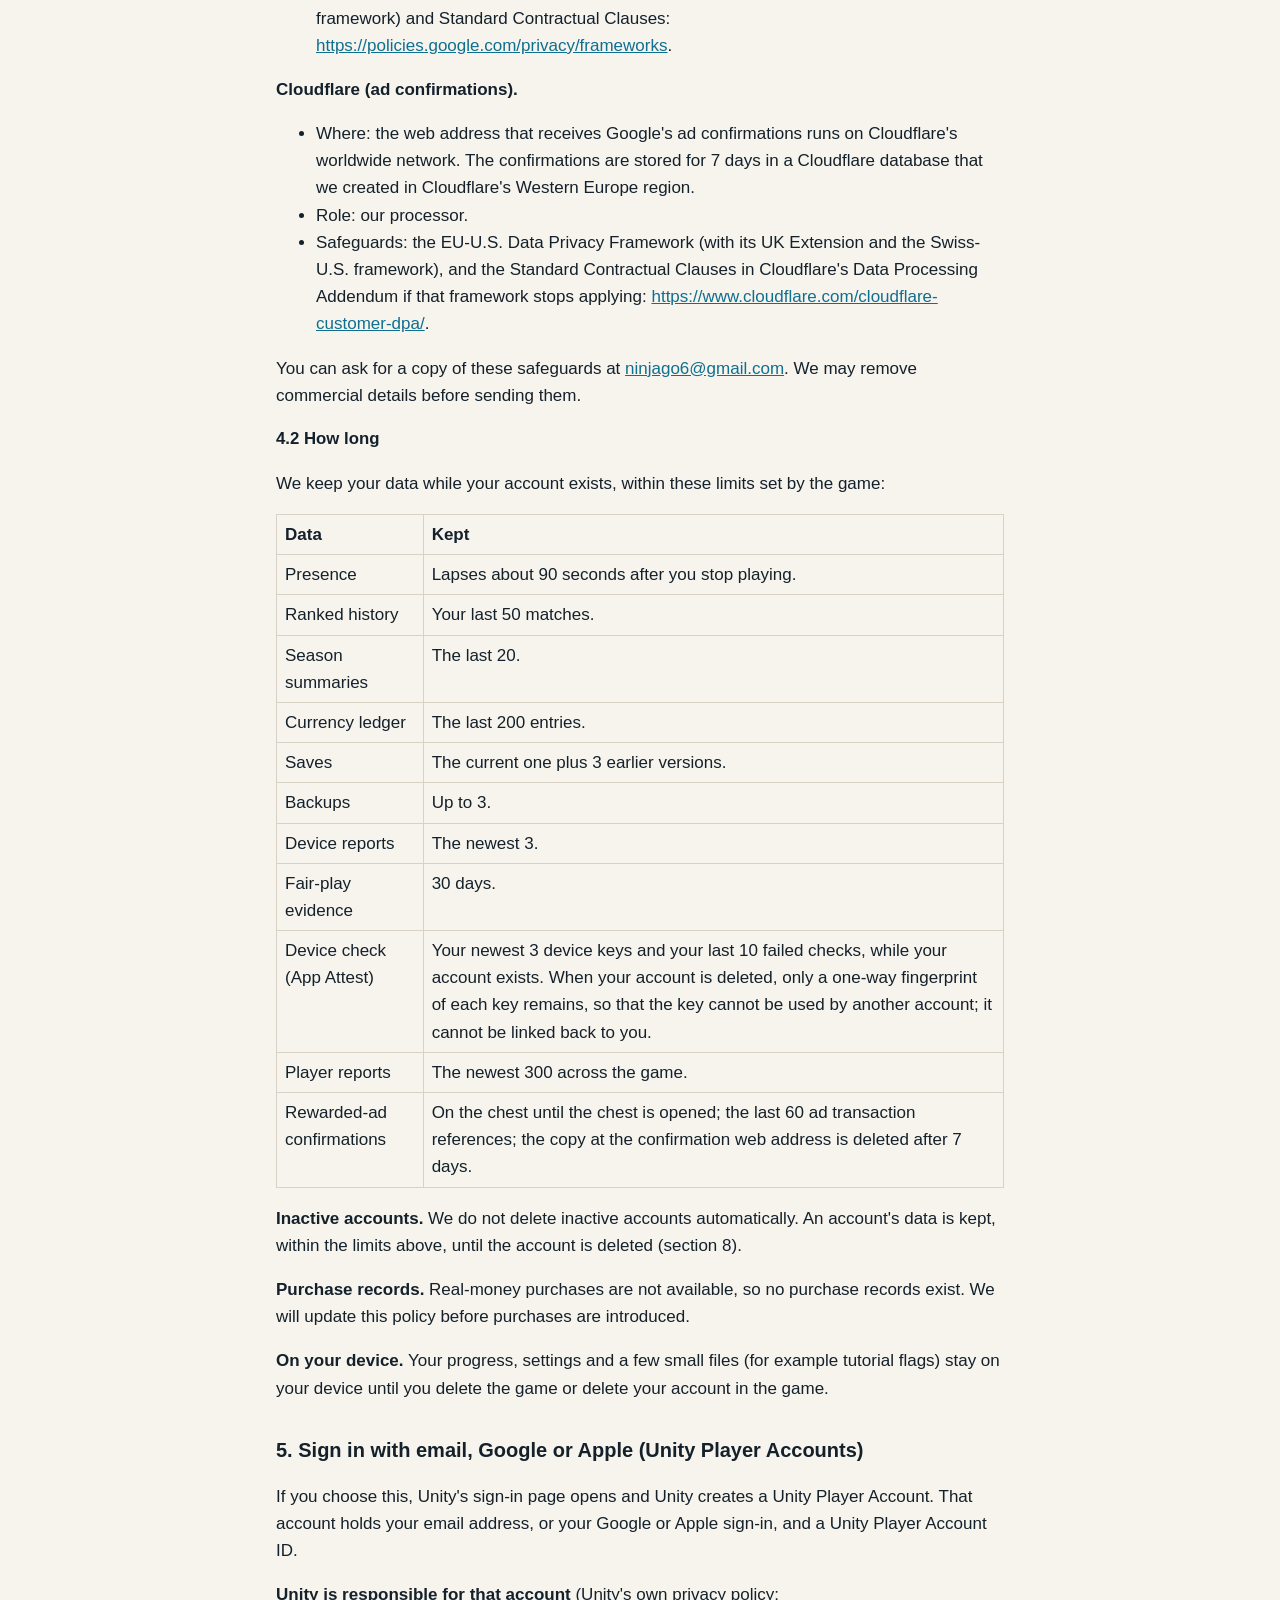
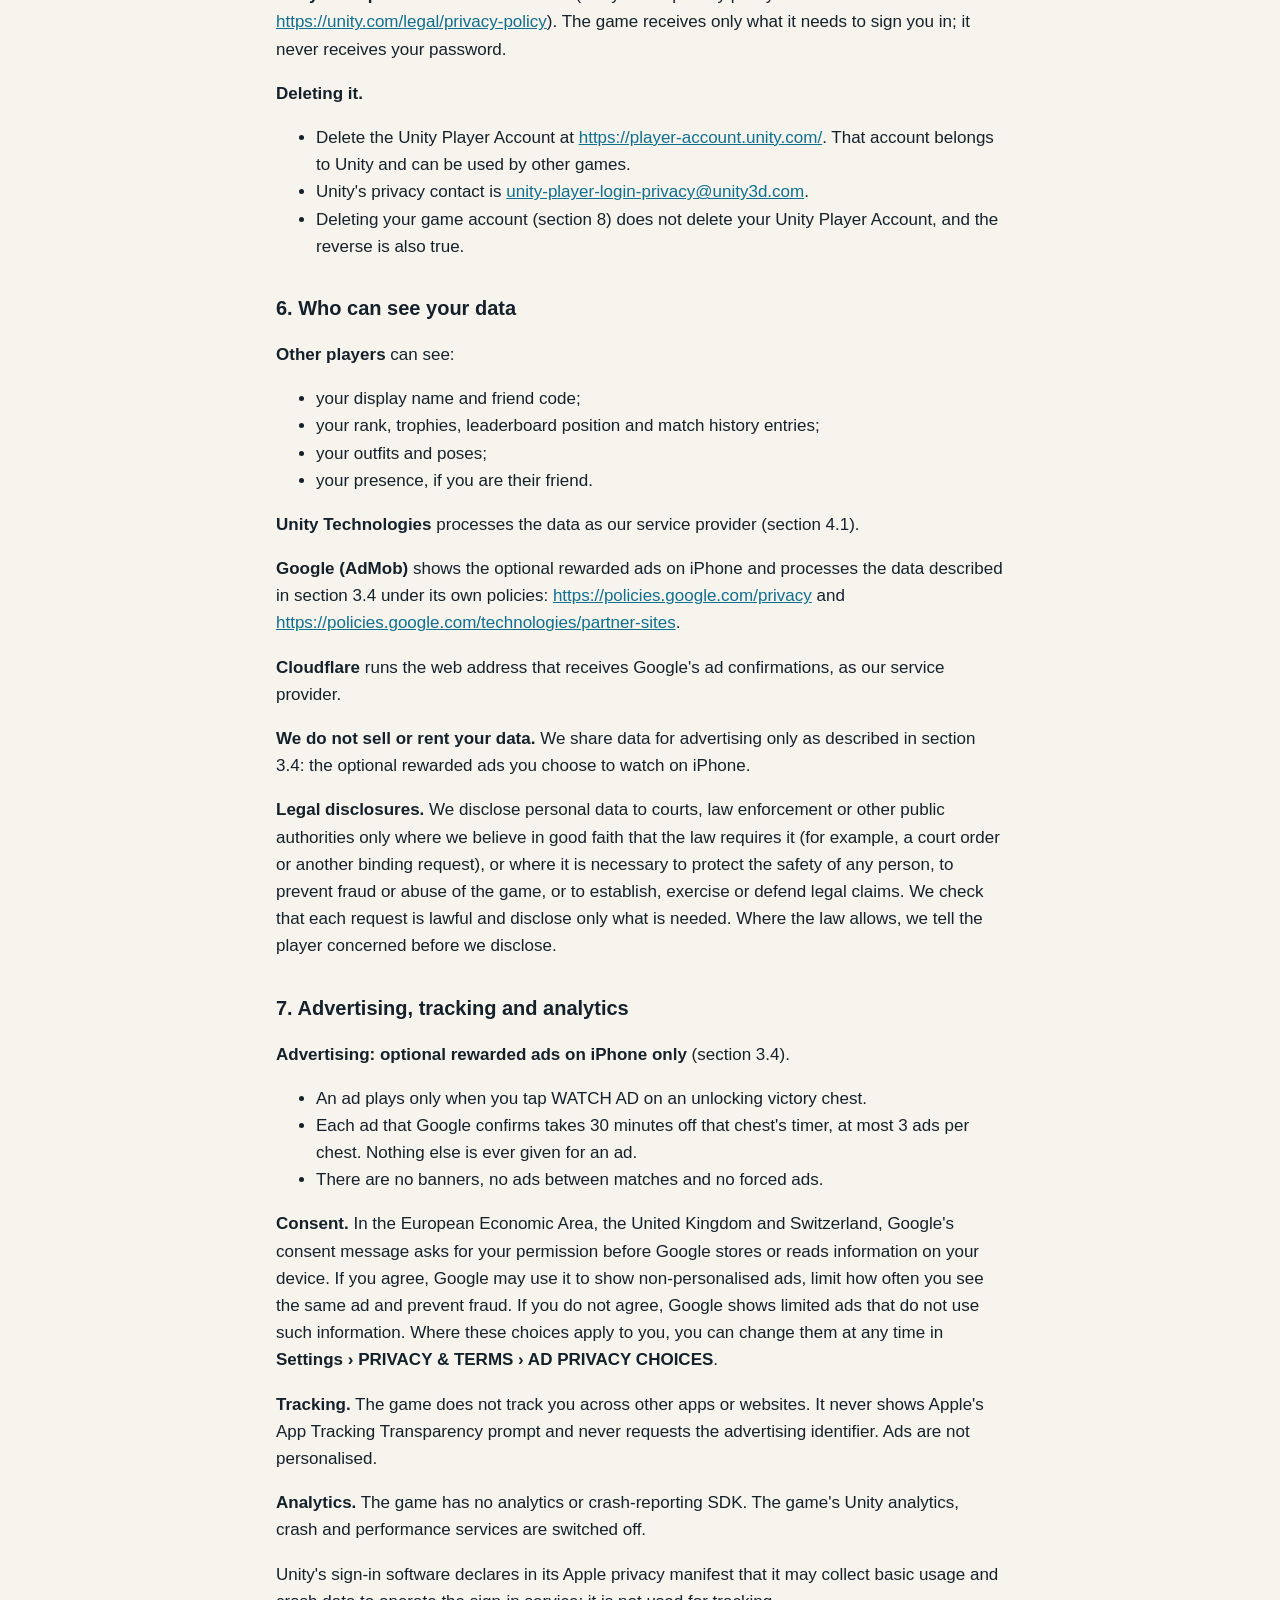
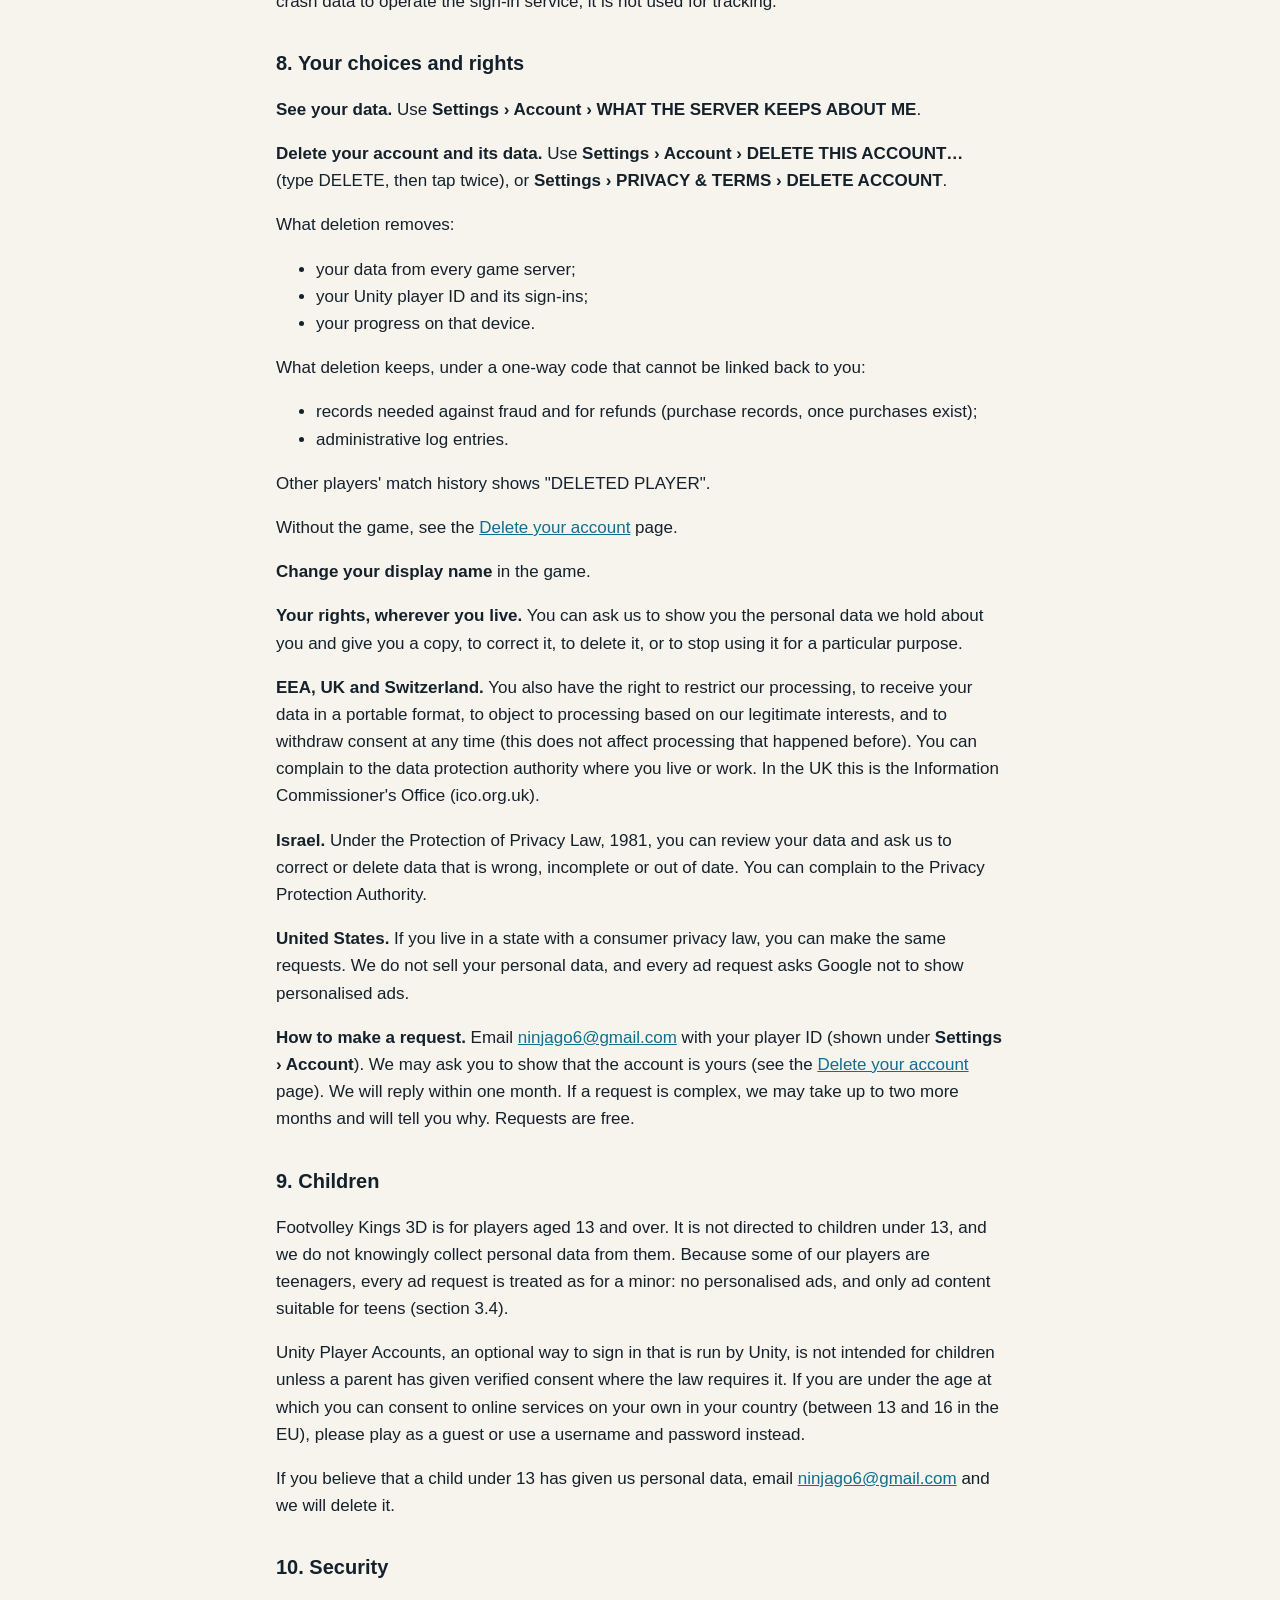
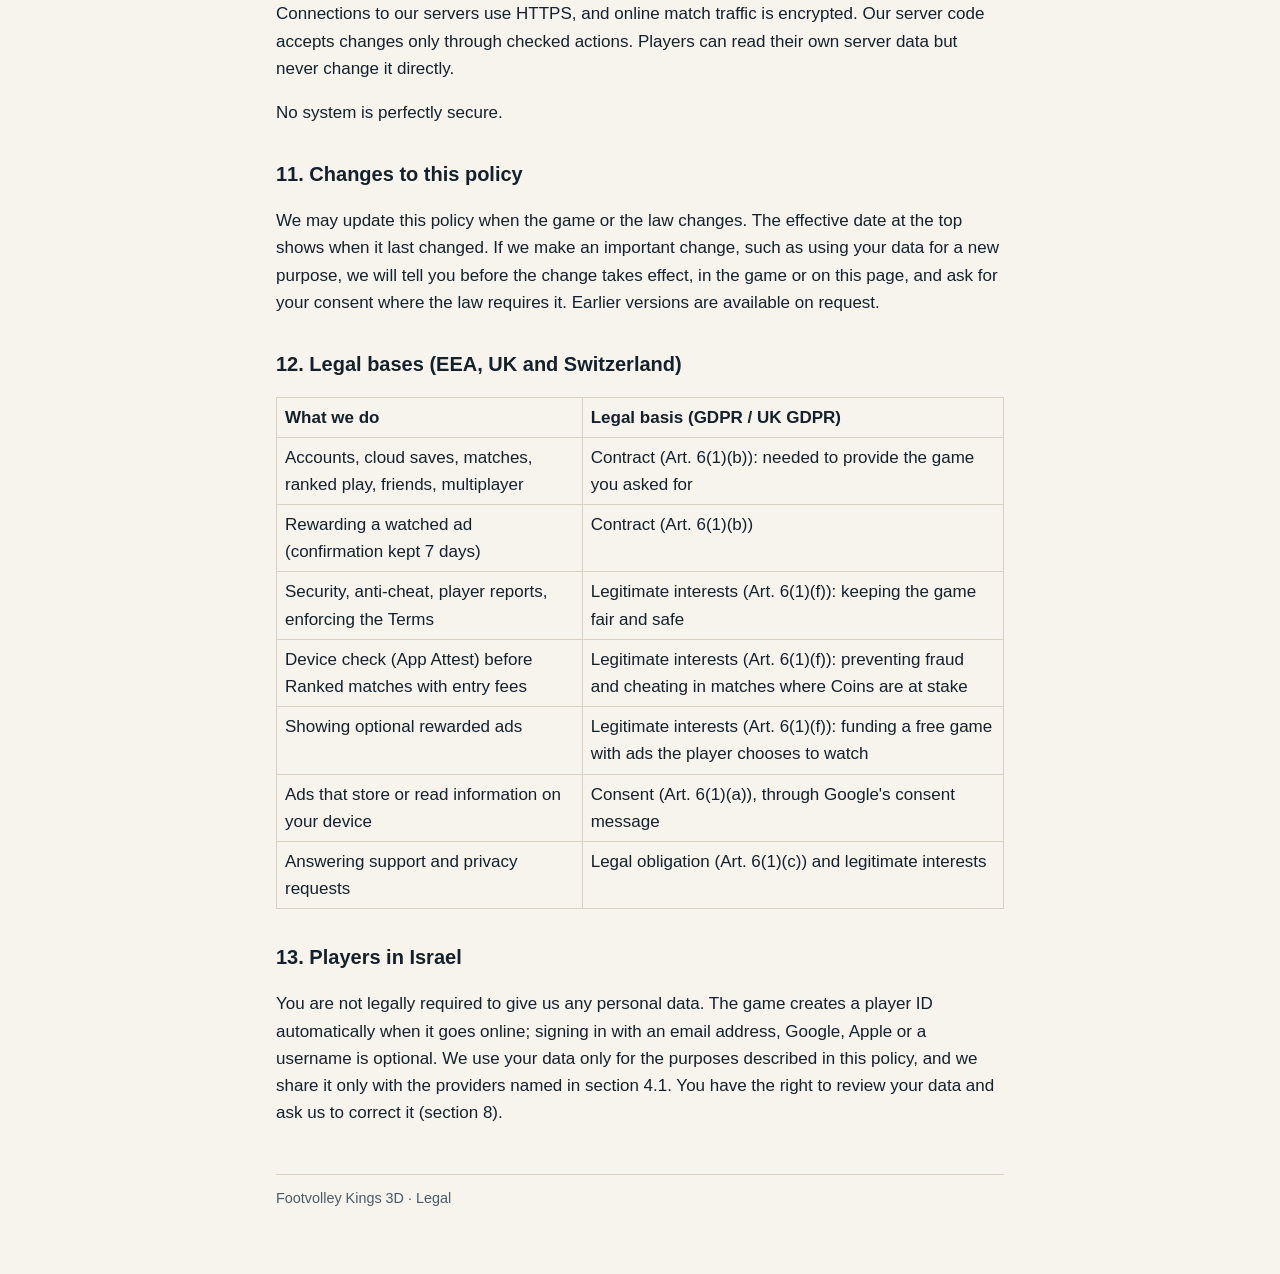
==== commit a5f91bce: "Privacy policy: Apple App Attest device check for Ranked entry fees; effective 9 November 2026 Co-Au" ====
--- a/privacy.html
+++ b/privacy.html
@@ -1,5 +1,5 @@
 <!doctype html><html lang="en"><head><meta charset="utf-8"><meta name="viewport" content="width=device-width,initial-scale=1"><title>Privacy Policy · Footvolley Kings 3D</title><link rel="stylesheet" href="style.css"><meta name="robots" content="index,follow"></head><body><nav aria-label="Legal pages"><a href="index.html">Footvolley Kings 3D</a><a href="privacy.html" aria-current="page">Privacy Policy</a><a href="terms.html">Terms of Service</a><a href="delete-account.html">Delete your account</a><a href="support.html">Support</a></nav><main><h1>Privacy Policy</h1>
-<p>Effective date: 6 November 2026</p>
+<p>Effective date: 9 November 2026</p>
 <h2>1. Who we are</h2>
 <p>Footvolley Kings 3D ("the game") is published by Idan Lavi, Hativat Harel Street, Modi'in-Maccabim-Re'ut, Israel ("we", "us"). We are responsible for the personal data described in this policy.</p>
 <p>Contact for privacy questions and requests: <a href="mailto:ninjago6@gmail.com">ninjago6@gmail.com</a>.</p>
@@ -9,7 +9,7 @@
 <h3>3.1 Data you give us</h3>
 <table><thead><tr><th>Data</th><th>When</th><th>Why</th></tr></thead><tbody><tr><td><strong>Display name</strong></td><td>You choose it. Up to 16 letters, digits and simple punctuation; names with blocked words are replaced.</td><td>Shown to other players in online matches, friends lists, rankings and match history.</td></tr><tr><td><strong>Username and password</strong></td><td>Only if you secure your account with a username. Passwords are handled by Unity Authentication; our servers never receive them.</td><td>Signing in on another device.</td></tr><tr><td><strong>Email address, or Google or Apple sign-in</strong></td><td>Only if you choose "Sign in with email, Google or Apple" (a Unity Player Account; see section 5).</td><td>Signing in and keeping your progress across devices.</td></tr><tr><td><strong>Player reports</strong></td><td>When you report another player: the match, the player and one of four reasons (cheating, unsportsmanlike, name, other).</td><td>Reviewing fair play.</td></tr><tr><td><strong>Device check reports</strong></td><td>Test builds only, and only when you tap SEND REPORT: device model, operating system, graphics chip, memory, screen, game version, thermal and battery state, and frame times. No device name and no device identifier.</td><td>Fixing performance problems.</td></tr></tbody></table>
 <h3>3.2 Data created when you play</h3>
-<table><thead><tr><th>Data</th><th>Why</th></tr></thead><tbody><tr><td><strong>Player ID</strong>: a random identifier created by Unity Authentication when the game first goes online.</td><td>Identifies your account to our servers.</td></tr><tr><td><strong>Progress and inventory</strong>: level, XP, Coins, Gems, cards, skills, outfits, poses, chests, Season Pass, missions, achievements, and a ledger of the last 200 currency changes.</td><td>Running the game and the in-game economy, preventing duplicate rewards, and answering support requests.</td></tr><tr><td><strong>Account saves and backups</strong>: a copy of your progress (the current one plus 3 earlier versions, and up to 3 backups), with a short device label such as "IPHONE".</td><td>Restoring your progress on another device.</td></tr><tr><td><strong>Ranked records</strong>: trophies, rank, your last 50 ranked matches, 20 season summaries, leaderboard rows (display name and trophies), and per-match action counts used for achievements.</td><td>Fair ranked play and rankings.</td></tr><tr><td><strong>Online match data</strong>: the score, who played, and whether the match was completed. The other player's game also checks that the host played by the rules, and reports only counts of rule breaks; those are kept for 30 days.</td><td>Settling results and detecting cheating. Repeated, independently confirmed findings can pause ranked play for 24 hours. Results are never changed automatically.</td></tr><tr><td><strong>Friends data</strong>: friend code, friends, requests, invites, blocks, team (party) and presence (online, in a match and so on, while you play).</td><td>Friends, invites and teams.</td></tr><tr><td><strong>Region</strong>: your device's region setting, as a two-letter country code.</td><td>Applying regional purchase rules, once purchases exist.</td></tr><tr><td><strong>Rewarded-ad confirmations</strong> (iPhone, only when you choose WATCH AD): Google's signed confirmation that the ad was watched, holding the ad's transaction reference, the ad unit, the time, your player ID and a one-time code for the chest.</td><td>Taking 30 minutes off that chest's timer exactly once (at most 3 ads per chest).</td></tr></tbody></table>
+<table><thead><tr><th>Data</th><th>Why</th></tr></thead><tbody><tr><td><strong>Player ID</strong>: a random identifier created by Unity Authentication when the game first goes online.</td><td>Identifies your account to our servers.</td></tr><tr><td><strong>Progress and inventory</strong>: level, XP, Coins, Gems, cards, skills, outfits, poses, chests, Season Pass, missions, achievements, and a ledger of the last 200 currency changes.</td><td>Running the game and the in-game economy, preventing duplicate rewards, and answering support requests.</td></tr><tr><td><strong>Account saves and backups</strong>: a copy of your progress (the current one plus 3 earlier versions, and up to 3 backups), with a short device label such as "IPHONE".</td><td>Restoring your progress on another device.</td></tr><tr><td><strong>Ranked records</strong>: trophies, rank, your last 50 ranked matches, 20 season summaries, leaderboard rows (display name and trophies), and per-match action counts used for achievements.</td><td>Fair ranked play and rankings.</td></tr><tr><td><strong>Online match data</strong>: the score, who played, and whether the match was completed. The other player's game also checks that the host played by the rules, and reports only counts of rule breaks; those are kept for 30 days.</td><td>Settling results and detecting cheating. Repeated, independently confirmed findings can pause ranked play for 24 hours. Results are never changed automatically.</td></tr><tr><td><strong>Device check (Apple App Attest)</strong>, on iPhone and iPad, before a Ranked match with an entry fee: Apple's App Attest service creates a hardware key on your device and certifies it. We keep the key's public part and fingerprint, the app's identifier and version, the details Apple includes in its certificate, a signature counter, the times of your last checks and the reasons of up to 10 failed checks. The private key never leaves your device.</td><td>Making sure Ranked matches with entry fees are played with the genuine game on a real Apple device, so modified games cannot take or win Coins unfairly.</td></tr><tr><td><strong>Friends data</strong>: friend code, friends, requests, invites, blocks, team (party) and presence (online, in a match and so on, while you play).</td><td>Friends, invites and teams.</td></tr><tr><td><strong>Region</strong>: your device's region setting, as a two-letter country code.</td><td>Applying regional purchase rules, once purchases exist.</td></tr><tr><td><strong>Rewarded-ad confirmations</strong> (iPhone, only when you choose WATCH AD): Google's signed confirmation that the ad was watched, holding the ad's transaction reference, the ad unit, the time, your player ID and a one-time code for the chest.</td><td>Taking 30 minutes off that chest's timer exactly once (at most 3 ads per chest).</td></tr></tbody></table>
 <p>Real-money purchases are not available, so we keep no purchase records today (section 4.2).</p>
 <h3>3.3 Data processed by our service provider, Unity</h3>
 <p>The game's online features run on Unity Gaming Services, operated by Unity Technologies.</p>
@@ -38,7 +38,7 @@
 <p>You can ask for a copy of these safeguards at <a href="mailto:ninjago6@gmail.com">ninjago6@gmail.com</a>. We may remove commercial details before sending them.</p>
 <h3>4.2 How long</h3>
 <p>We keep your data while your account exists, within these limits set by the game:</p>
-<table><thead><tr><th>Data</th><th>Kept</th></tr></thead><tbody><tr><td>Presence</td><td>Lapses about 90 seconds after you stop playing.</td></tr><tr><td>Ranked history</td><td>Your last 50 matches.</td></tr><tr><td>Season summaries</td><td>The last 20.</td></tr><tr><td>Currency ledger</td><td>The last 200 entries.</td></tr><tr><td>Saves</td><td>The current one plus 3 earlier versions.</td></tr><tr><td>Backups</td><td>Up to 3.</td></tr><tr><td>Device reports</td><td>The newest 3.</td></tr><tr><td>Fair-play evidence</td><td>30 days.</td></tr><tr><td>Player reports</td><td>The newest 300 across the game.</td></tr><tr><td>Rewarded-ad confirmations</td><td>On the chest until the chest is opened; the last 60 ad transaction references; the copy at the confirmation web address is deleted after 7 days.</td></tr></tbody></table>
+<table><thead><tr><th>Data</th><th>Kept</th></tr></thead><tbody><tr><td>Presence</td><td>Lapses about 90 seconds after you stop playing.</td></tr><tr><td>Ranked history</td><td>Your last 50 matches.</td></tr><tr><td>Season summaries</td><td>The last 20.</td></tr><tr><td>Currency ledger</td><td>The last 200 entries.</td></tr><tr><td>Saves</td><td>The current one plus 3 earlier versions.</td></tr><tr><td>Backups</td><td>Up to 3.</td></tr><tr><td>Device reports</td><td>The newest 3.</td></tr><tr><td>Fair-play evidence</td><td>30 days.</td></tr><tr><td>Device check (App Attest)</td><td>Your newest 3 device keys and your last 10 failed checks, while your account exists. When your account is deleted, only a one-way fingerprint of each key remains, so that the key cannot be used by another account; it cannot be linked back to you.</td></tr><tr><td>Player reports</td><td>The newest 300 across the game.</td></tr><tr><td>Rewarded-ad confirmations</td><td>On the chest until the chest is opened; the last 60 ad transaction references; the copy at the confirmation web address is deleted after 7 days.</td></tr></tbody></table>
 <p><strong>Inactive accounts.</strong> We do not delete inactive accounts automatically. An account's data is kept, within the limits above, until the account is deleted (section 8).</p>
 <p><strong>Purchase records.</strong> Real-money purchases are not available, so no purchase records exist. We will update this policy before purchases are introduced.</p>
 <p><strong>On your device.</strong> Your progress, settings and a few small files (for example tutorial flags) stay on your device until you delete the game or delete your account in the game.</p>
@@ -87,6 +87,6 @@
 <h2>11. Changes to this policy</h2>
 <p>We may update this policy when the game or the law changes. The effective date at the top shows when it last changed. If we make an important change, such as using your data for a new purpose, we will tell you before the change takes effect, in the game or on this page, and ask for your consent where the law requires it. Earlier versions are available on request.</p>
 <h2>12. Legal bases (EEA, UK and Switzerland)</h2>
-<table><thead><tr><th>What we do</th><th>Legal basis (GDPR / UK GDPR)</th></tr></thead><tbody><tr><td>Accounts, cloud saves, matches, ranked play, friends, multiplayer</td><td>Contract (Art. 6(1)(b)): needed to provide the game you asked for</td></tr><tr><td>Rewarding a watched ad (confirmation kept 7 days)</td><td>Contract (Art. 6(1)(b))</td></tr><tr><td>Security, anti-cheat, player reports, enforcing the Terms</td><td>Legitimate interests (Art. 6(1)(f)): keeping the game fair and safe</td></tr><tr><td>Showing optional rewarded ads</td><td>Legitimate interests (Art. 6(1)(f)): funding a free game with ads the player chooses to watch</td></tr><tr><td>Ads that store or read information on your device</td><td>Consent (Art. 6(1)(a)), through Google's consent message</td></tr><tr><td>Answering support and privacy requests</td><td>Legal obligation (Art. 6(1)(c)) and legitimate interests</td></tr></tbody></table>
+<table><thead><tr><th>What we do</th><th>Legal basis (GDPR / UK GDPR)</th></tr></thead><tbody><tr><td>Accounts, cloud saves, matches, ranked play, friends, multiplayer</td><td>Contract (Art. 6(1)(b)): needed to provide the game you asked for</td></tr><tr><td>Rewarding a watched ad (confirmation kept 7 days)</td><td>Contract (Art. 6(1)(b))</td></tr><tr><td>Security, anti-cheat, player reports, enforcing the Terms</td><td>Legitimate interests (Art. 6(1)(f)): keeping the game fair and safe</td></tr><tr><td>Device check (App Attest) before Ranked matches with entry fees</td><td>Legitimate interests (Art. 6(1)(f)): preventing fraud and cheating in matches where Coins are at stake</td></tr><tr><td>Showing optional rewarded ads</td><td>Legitimate interests (Art. 6(1)(f)): funding a free game with ads the player chooses to watch</td></tr><tr><td>Ads that store or read information on your device</td><td>Consent (Art. 6(1)(a)), through Google's consent message</td></tr><tr><td>Answering support and privacy requests</td><td>Legal obligation (Art. 6(1)(c)) and legitimate interests</td></tr></tbody></table>
 <h2>13. Players in Israel</h2>
 <p>You are not legally required to give us any personal data. The game creates a player ID automatically when it goes online; signing in with an email address, Google, Apple or a username is optional. We use your data only for the purposes described in this policy, and we share it only with the providers named in section 4.1. You have the right to review your data and ask us to correct it (section 8).</p><footer>Footvolley Kings 3D · Legal</footer></main></body></html>
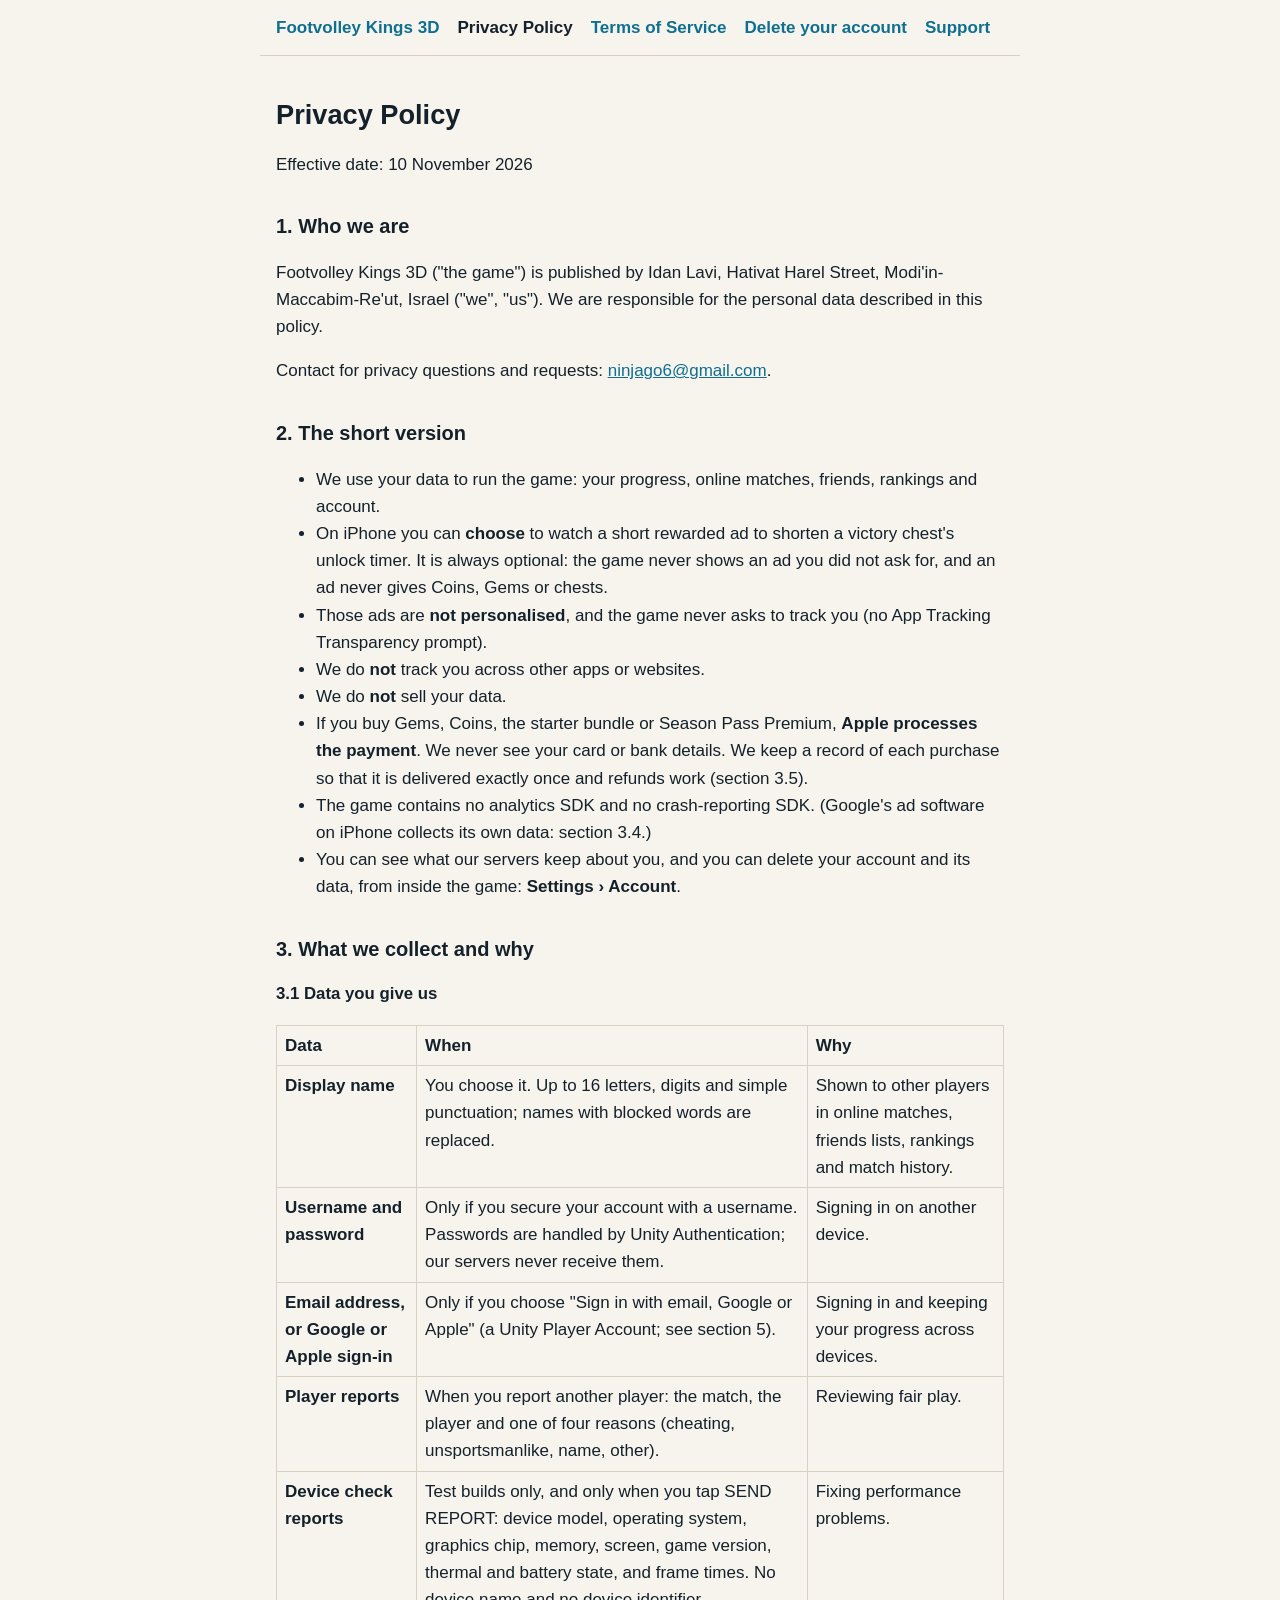
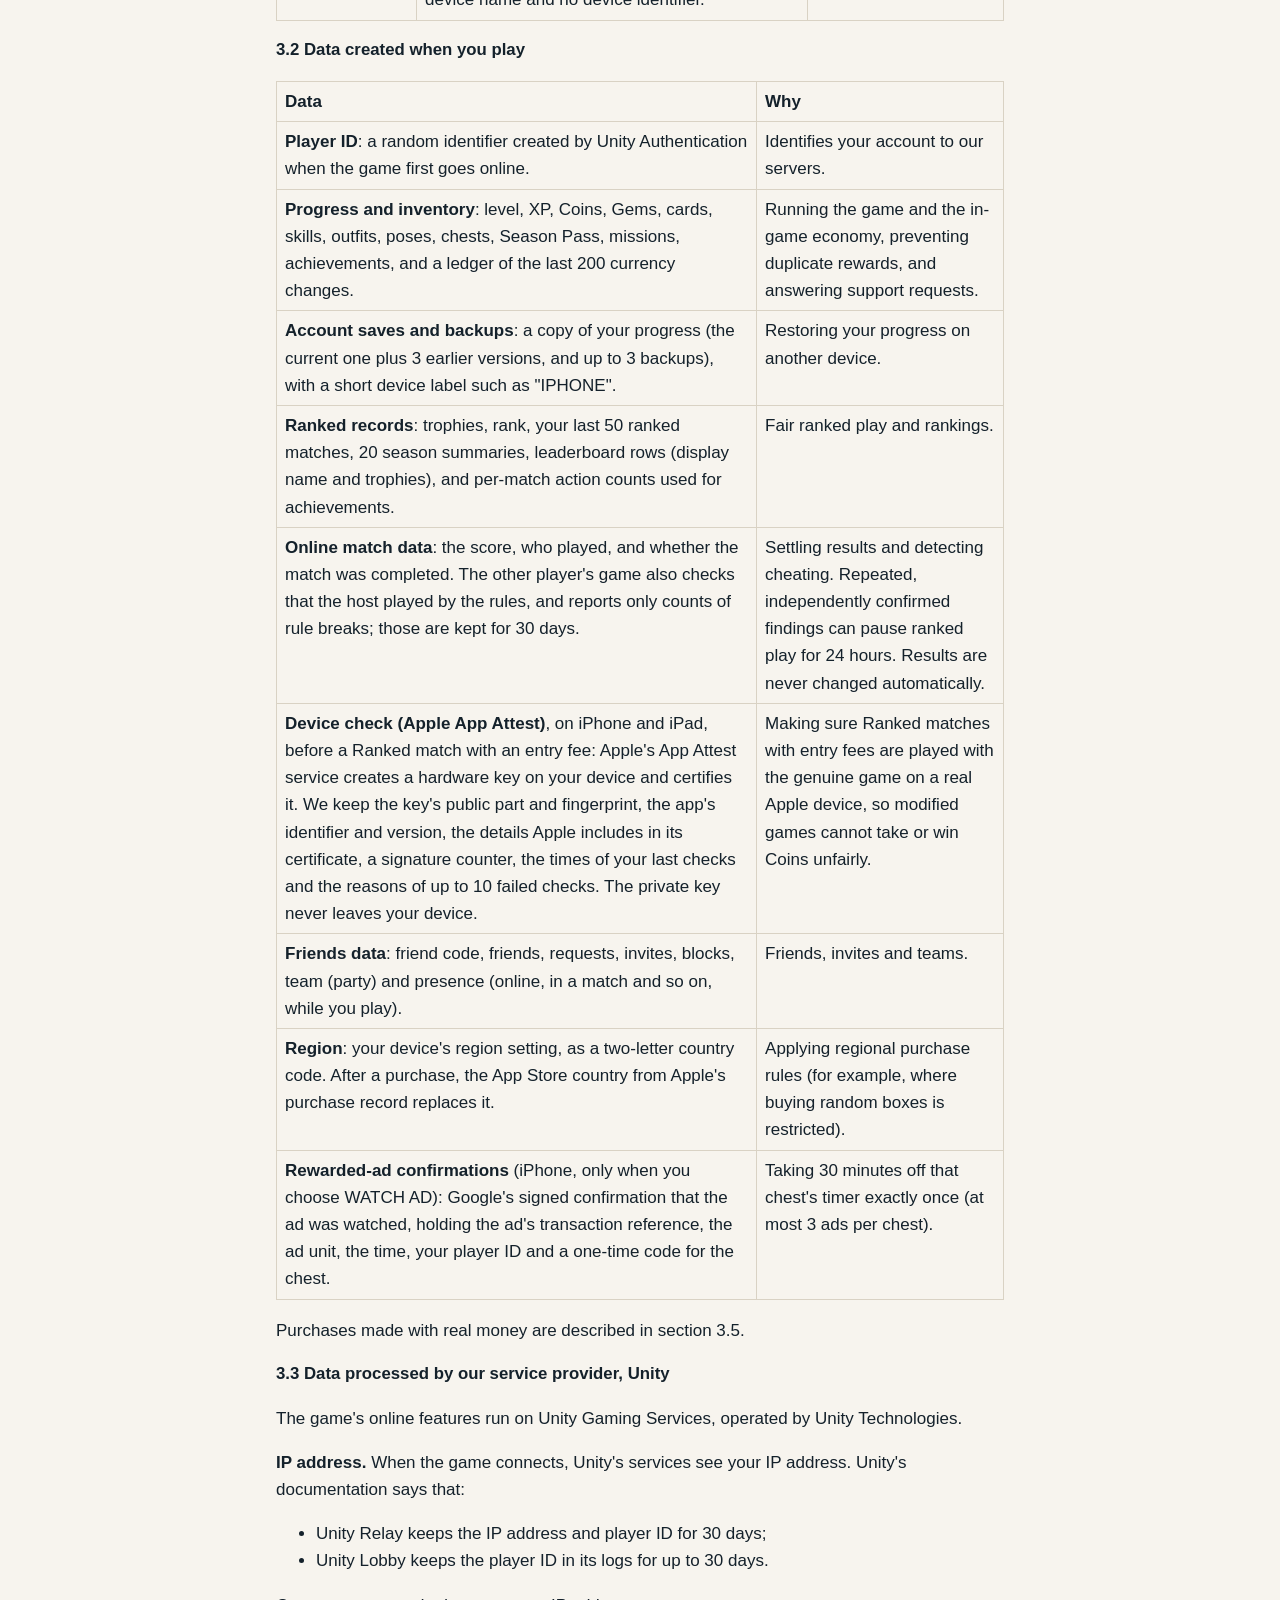
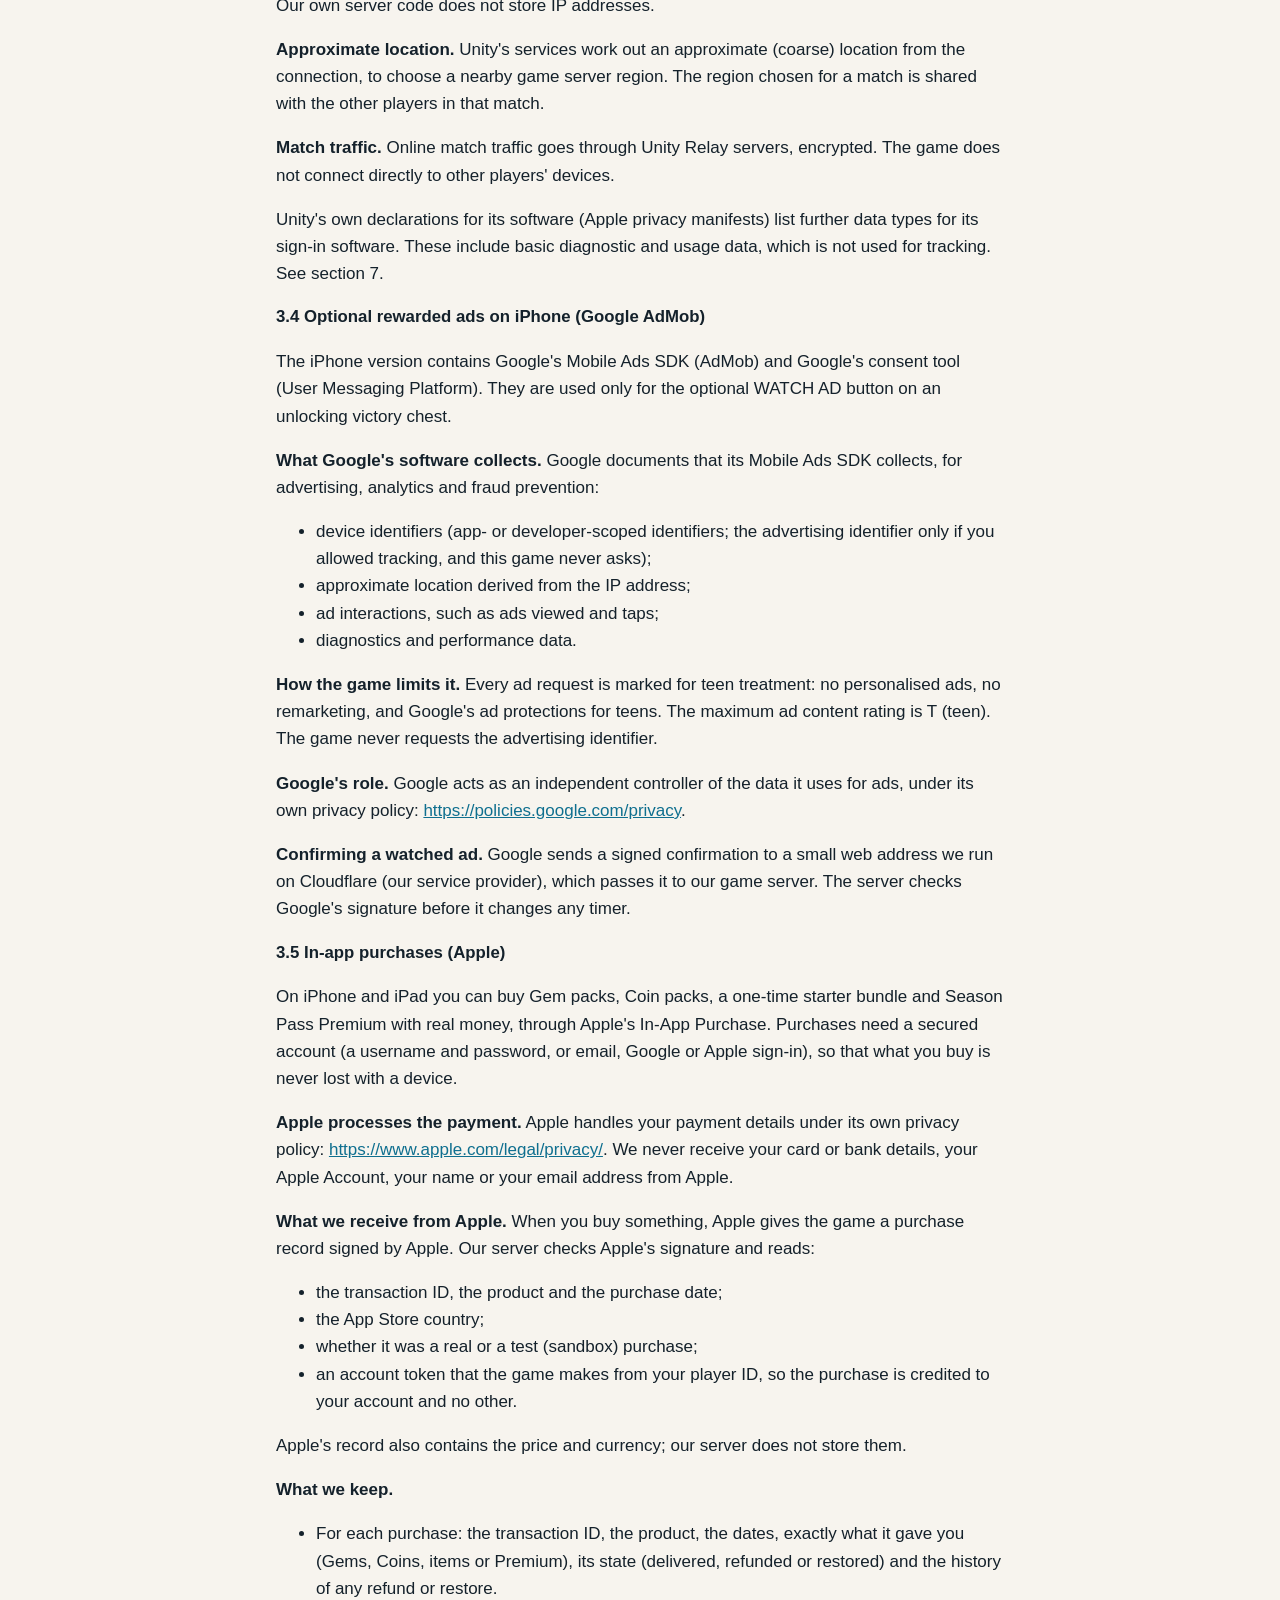
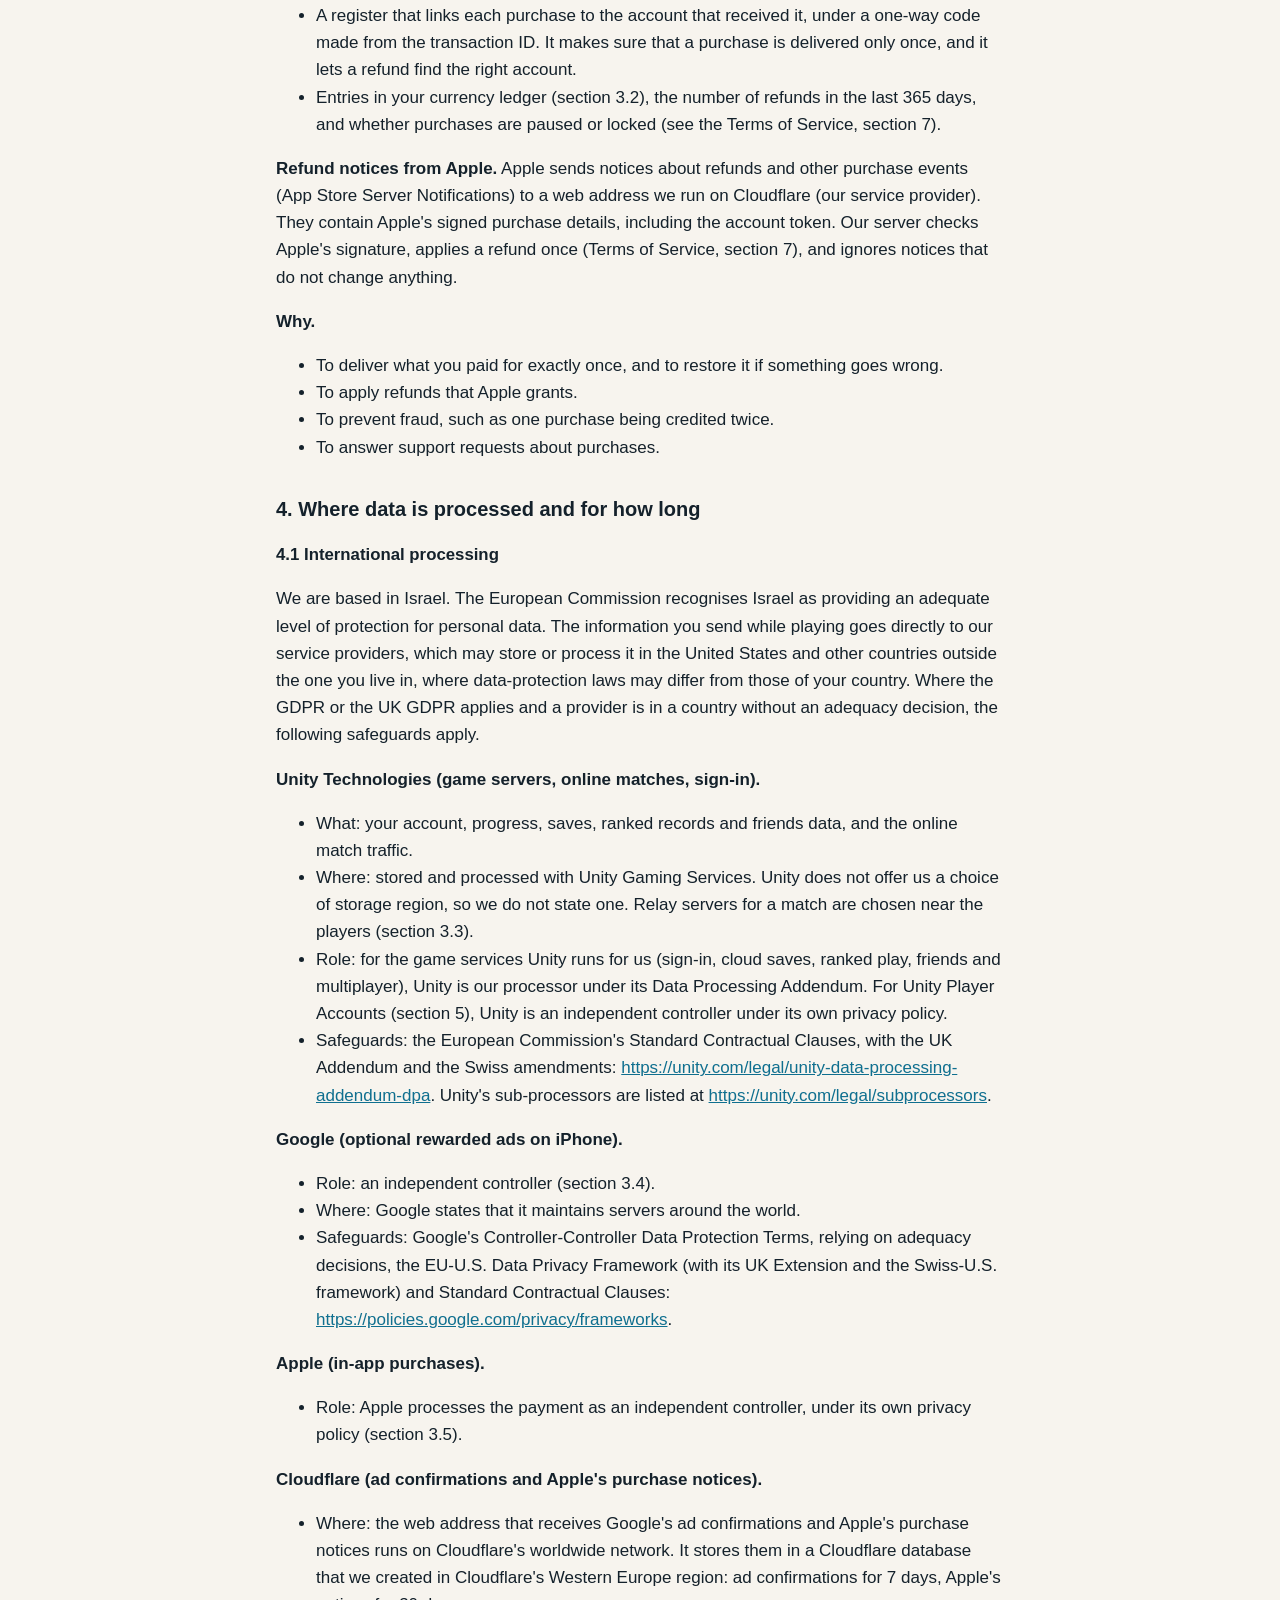
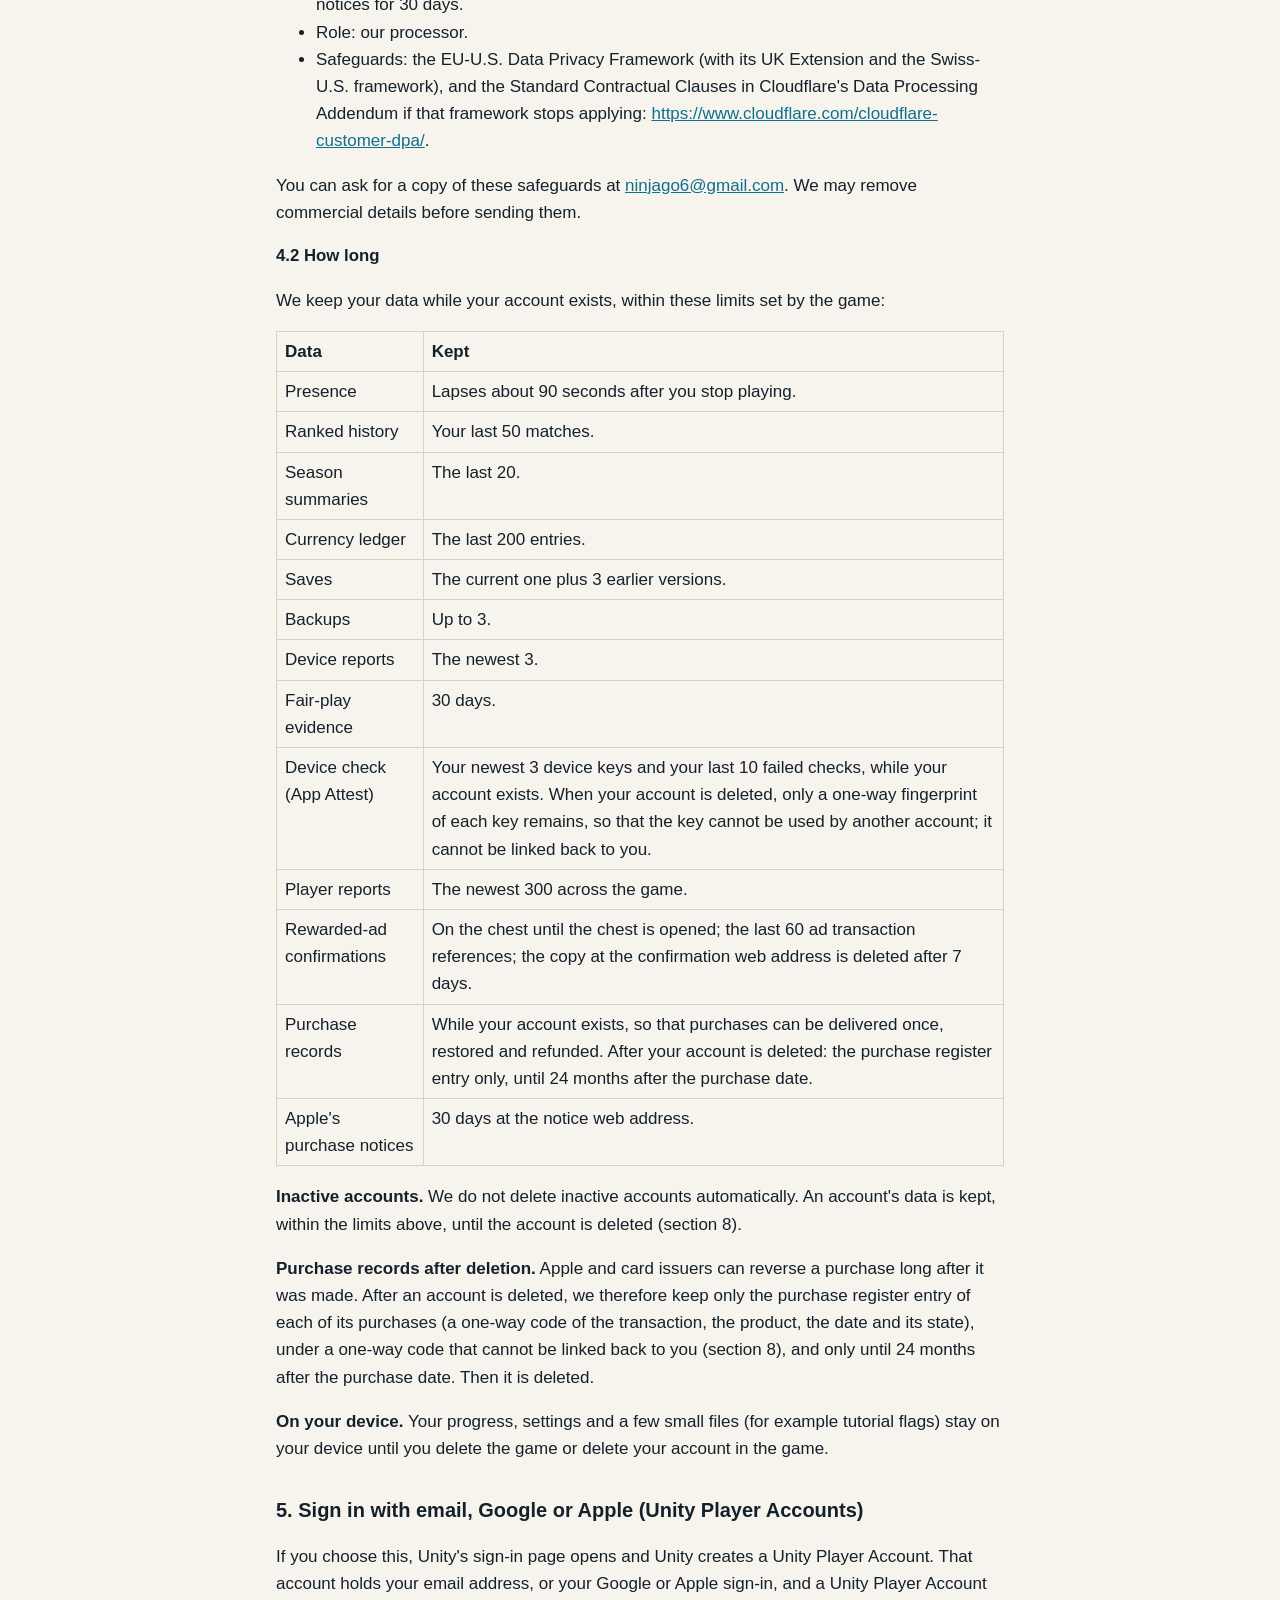
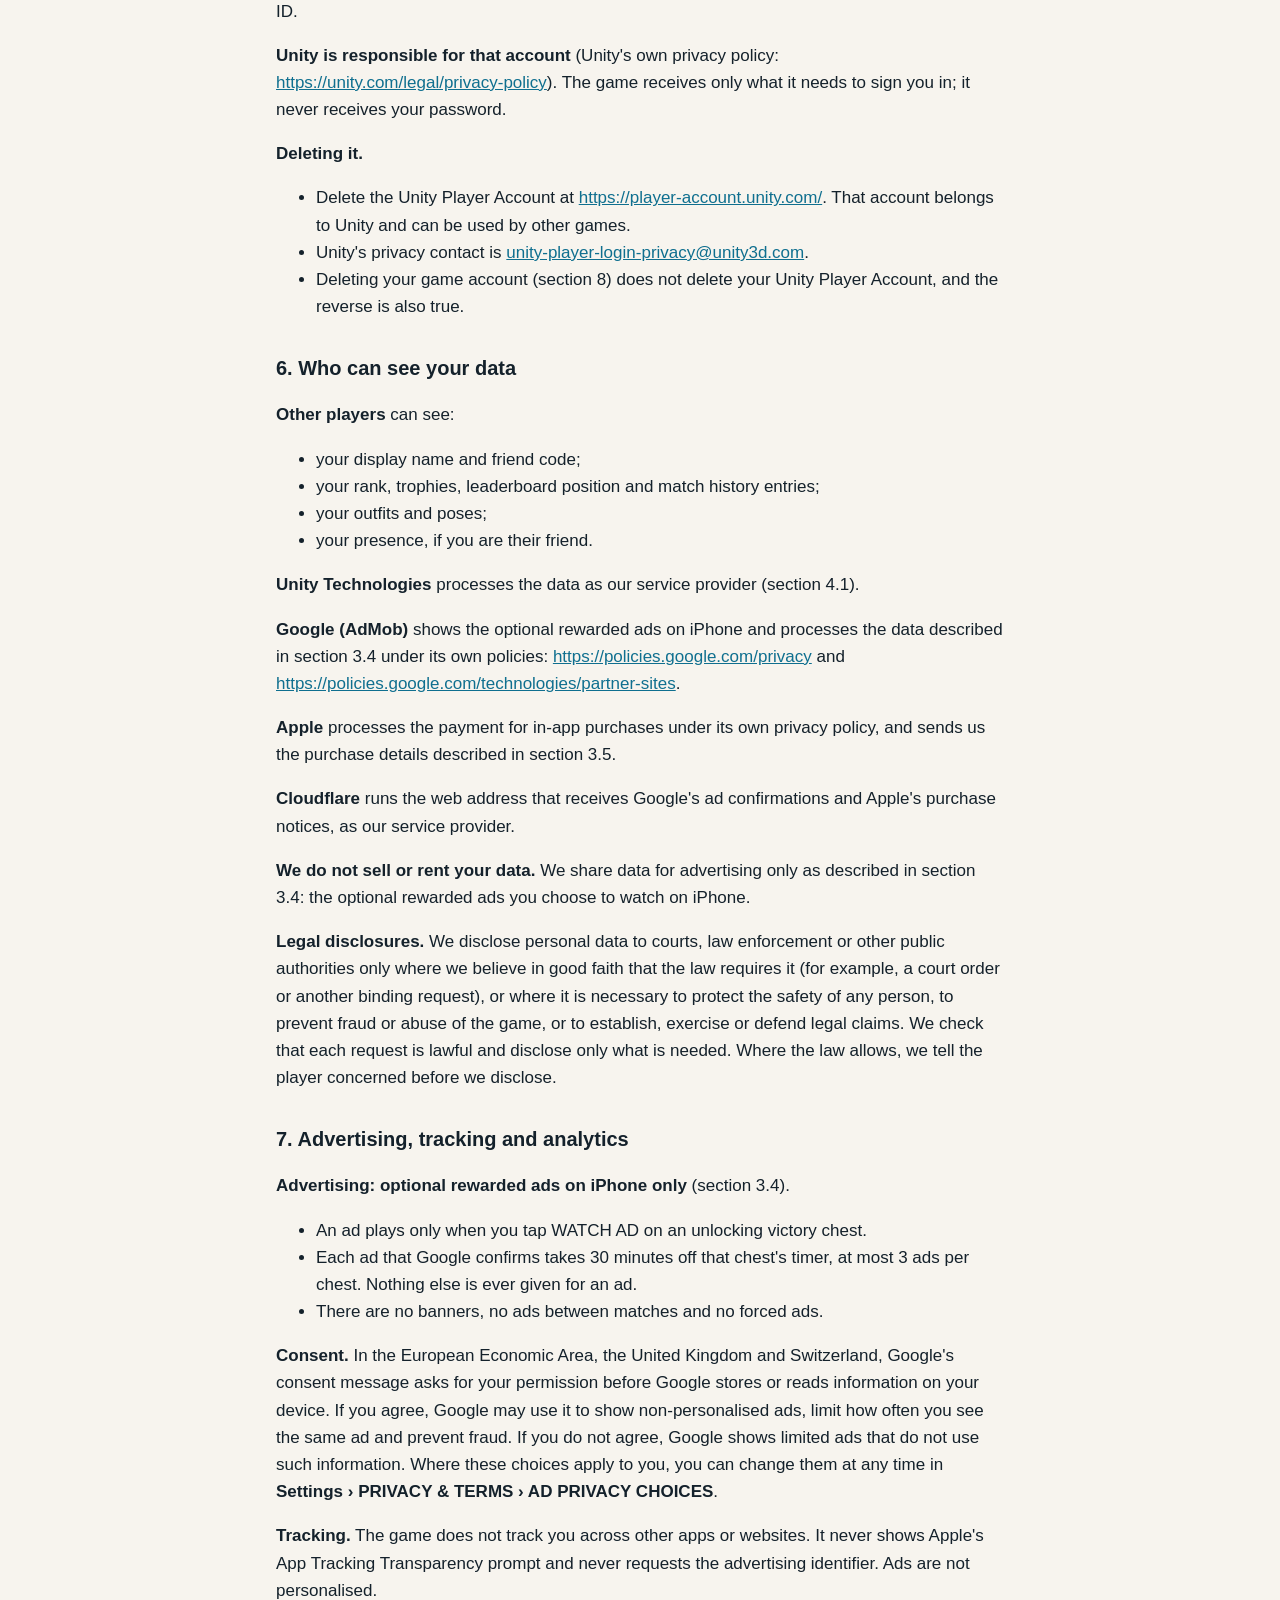
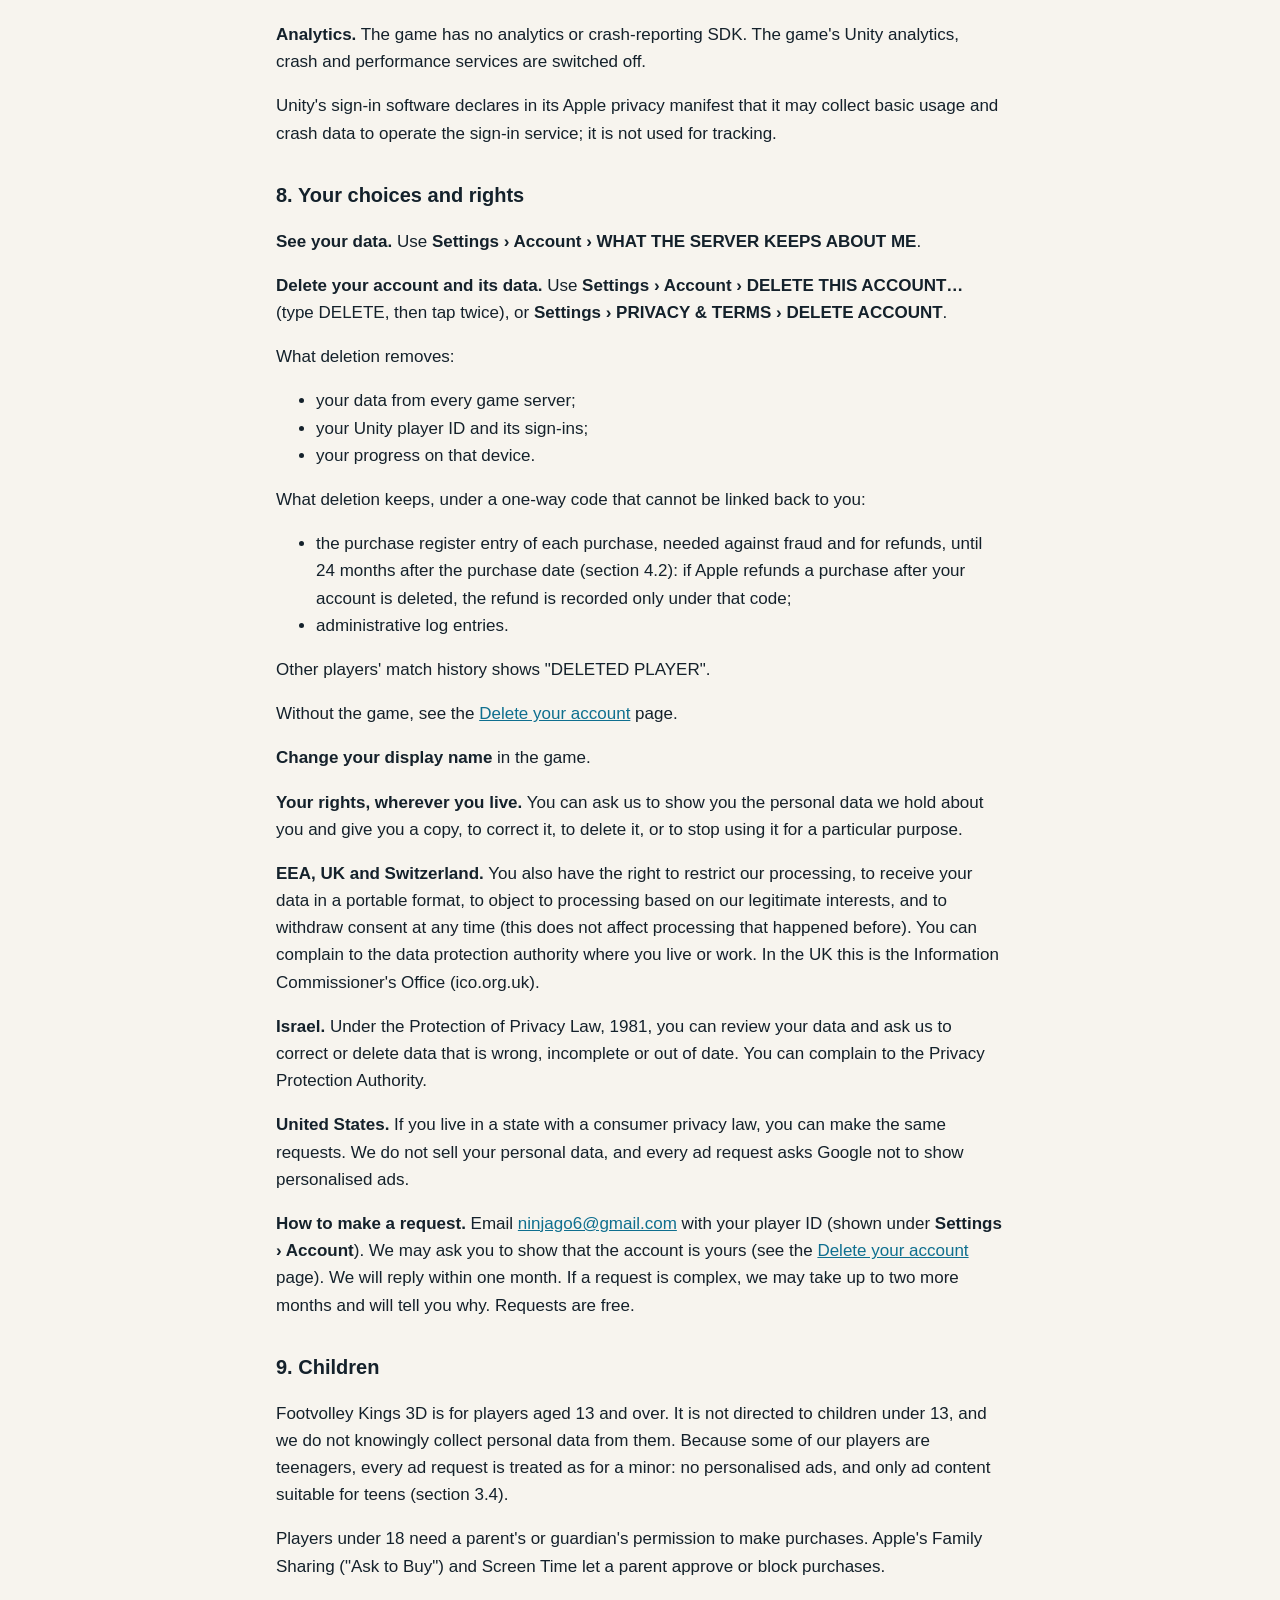
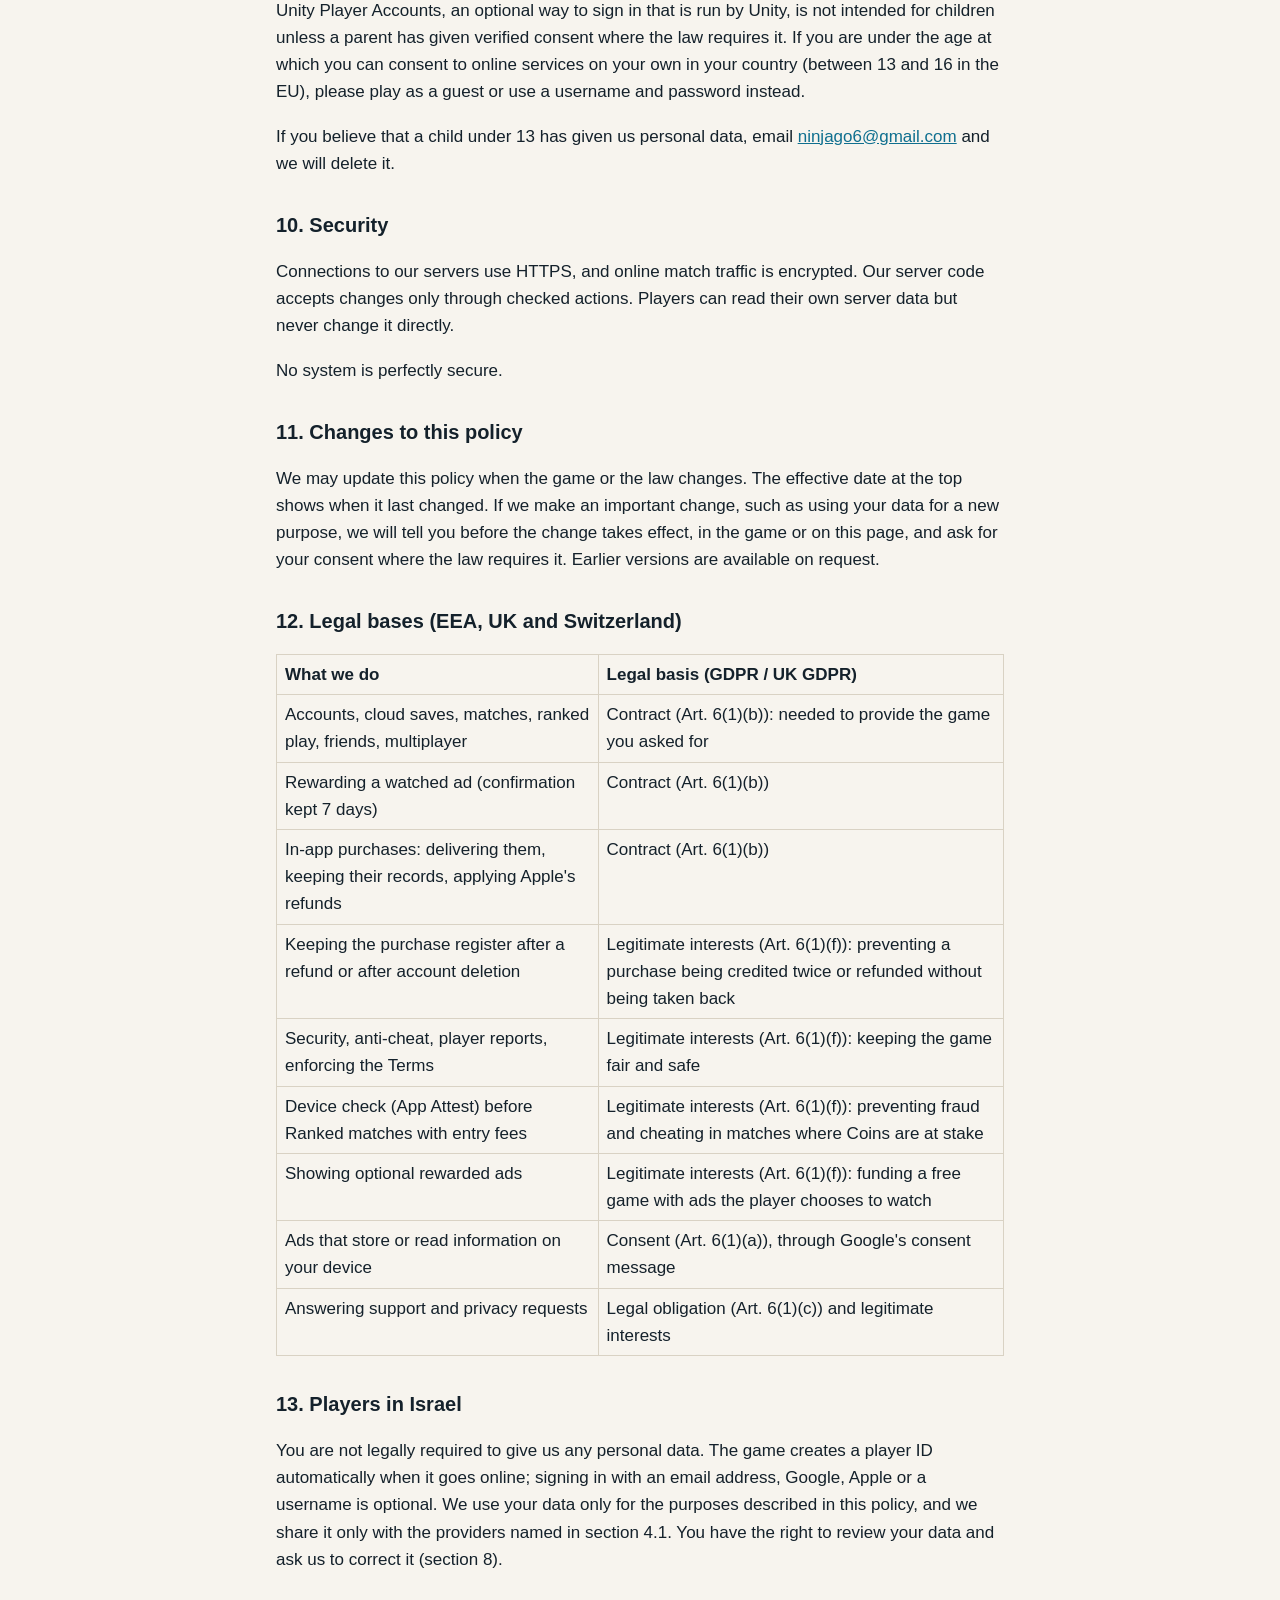
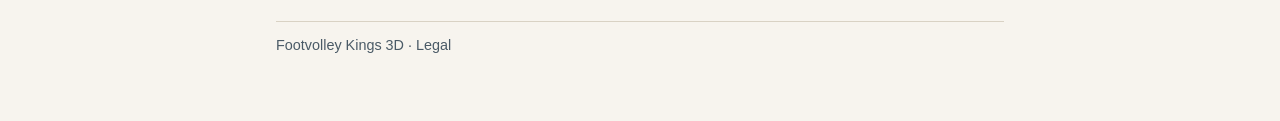
==== commit b44ed03e: "Legal pages: in-app purchases through Apple; effective 10 November 2026 Privacy Policy: Apple proces" ====
--- a/privacy.html
+++ b/privacy.html
@@ -1,16 +1,16 @@
 <!doctype html><html lang="en"><head><meta charset="utf-8"><meta name="viewport" content="width=device-width,initial-scale=1"><title>Privacy Policy · Footvolley Kings 3D</title><link rel="stylesheet" href="style.css"><meta name="robots" content="index,follow"></head><body><nav aria-label="Legal pages"><a href="index.html">Footvolley Kings 3D</a><a href="privacy.html" aria-current="page">Privacy Policy</a><a href="terms.html">Terms of Service</a><a href="delete-account.html">Delete your account</a><a href="support.html">Support</a></nav><main><h1>Privacy Policy</h1>
-<p>Effective date: 9 November 2026</p>
+<p>Effective date: 10 November 2026</p>
 <h2>1. Who we are</h2>
 <p>Footvolley Kings 3D ("the game") is published by Idan Lavi, Hativat Harel Street, Modi'in-Maccabim-Re'ut, Israel ("we", "us"). We are responsible for the personal data described in this policy.</p>
 <p>Contact for privacy questions and requests: <a href="mailto:ninjago6@gmail.com">ninjago6@gmail.com</a>.</p>
 <h2>2. The short version</h2>
-<ul><li>We use your data to run the game: your progress, online matches, friends, rankings and account.</li><li>On iPhone you can <strong>choose</strong> to watch a short rewarded ad to shorten a victory chest's unlock timer. It is always optional: the game never shows an ad you did not ask for, and an ad never gives Coins, Gems or chests.</li><li>Those ads are <strong>not personalised</strong>, and the game never asks to track you (no App Tracking Transparency prompt).</li><li>We do <strong>not</strong> track you across other apps or websites.</li><li>We do <strong>not</strong> sell your data.</li><li>The game contains no analytics SDK and no crash-reporting SDK. (Google's ad software on iPhone collects its own data: section 3.4.)</li><li>You can see what our servers keep about you, and you can delete your account and its data, from inside the game: <strong>Settings › Account</strong>.</li></ul>
+<ul><li>We use your data to run the game: your progress, online matches, friends, rankings and account.</li><li>On iPhone you can <strong>choose</strong> to watch a short rewarded ad to shorten a victory chest's unlock timer. It is always optional: the game never shows an ad you did not ask for, and an ad never gives Coins, Gems or chests.</li><li>Those ads are <strong>not personalised</strong>, and the game never asks to track you (no App Tracking Transparency prompt).</li><li>We do <strong>not</strong> track you across other apps or websites.</li><li>We do <strong>not</strong> sell your data.</li><li>If you buy Gems, Coins, the starter bundle or Season Pass Premium, <strong>Apple processes the payment</strong>. We never see your card or bank details. We keep a record of each purchase so that it is delivered exactly once and refunds work (section 3.5).</li><li>The game contains no analytics SDK and no crash-reporting SDK. (Google's ad software on iPhone collects its own data: section 3.4.)</li><li>You can see what our servers keep about you, and you can delete your account and its data, from inside the game: <strong>Settings › Account</strong>.</li></ul>
 <h2>3. What we collect and why</h2>
 <h3>3.1 Data you give us</h3>
 <table><thead><tr><th>Data</th><th>When</th><th>Why</th></tr></thead><tbody><tr><td><strong>Display name</strong></td><td>You choose it. Up to 16 letters, digits and simple punctuation; names with blocked words are replaced.</td><td>Shown to other players in online matches, friends lists, rankings and match history.</td></tr><tr><td><strong>Username and password</strong></td><td>Only if you secure your account with a username. Passwords are handled by Unity Authentication; our servers never receive them.</td><td>Signing in on another device.</td></tr><tr><td><strong>Email address, or Google or Apple sign-in</strong></td><td>Only if you choose "Sign in with email, Google or Apple" (a Unity Player Account; see section 5).</td><td>Signing in and keeping your progress across devices.</td></tr><tr><td><strong>Player reports</strong></td><td>When you report another player: the match, the player and one of four reasons (cheating, unsportsmanlike, name, other).</td><td>Reviewing fair play.</td></tr><tr><td><strong>Device check reports</strong></td><td>Test builds only, and only when you tap SEND REPORT: device model, operating system, graphics chip, memory, screen, game version, thermal and battery state, and frame times. No device name and no device identifier.</td><td>Fixing performance problems.</td></tr></tbody></table>
 <h3>3.2 Data created when you play</h3>
-<table><thead><tr><th>Data</th><th>Why</th></tr></thead><tbody><tr><td><strong>Player ID</strong>: a random identifier created by Unity Authentication when the game first goes online.</td><td>Identifies your account to our servers.</td></tr><tr><td><strong>Progress and inventory</strong>: level, XP, Coins, Gems, cards, skills, outfits, poses, chests, Season Pass, missions, achievements, and a ledger of the last 200 currency changes.</td><td>Running the game and the in-game economy, preventing duplicate rewards, and answering support requests.</td></tr><tr><td><strong>Account saves and backups</strong>: a copy of your progress (the current one plus 3 earlier versions, and up to 3 backups), with a short device label such as "IPHONE".</td><td>Restoring your progress on another device.</td></tr><tr><td><strong>Ranked records</strong>: trophies, rank, your last 50 ranked matches, 20 season summaries, leaderboard rows (display name and trophies), and per-match action counts used for achievements.</td><td>Fair ranked play and rankings.</td></tr><tr><td><strong>Online match data</strong>: the score, who played, and whether the match was completed. The other player's game also checks that the host played by the rules, and reports only counts of rule breaks; those are kept for 30 days.</td><td>Settling results and detecting cheating. Repeated, independently confirmed findings can pause ranked play for 24 hours. Results are never changed automatically.</td></tr><tr><td><strong>Device check (Apple App Attest)</strong>, on iPhone and iPad, before a Ranked match with an entry fee: Apple's App Attest service creates a hardware key on your device and certifies it. We keep the key's public part and fingerprint, the app's identifier and version, the details Apple includes in its certificate, a signature counter, the times of your last checks and the reasons of up to 10 failed checks. The private key never leaves your device.</td><td>Making sure Ranked matches with entry fees are played with the genuine game on a real Apple device, so modified games cannot take or win Coins unfairly.</td></tr><tr><td><strong>Friends data</strong>: friend code, friends, requests, invites, blocks, team (party) and presence (online, in a match and so on, while you play).</td><td>Friends, invites and teams.</td></tr><tr><td><strong>Region</strong>: your device's region setting, as a two-letter country code.</td><td>Applying regional purchase rules, once purchases exist.</td></tr><tr><td><strong>Rewarded-ad confirmations</strong> (iPhone, only when you choose WATCH AD): Google's signed confirmation that the ad was watched, holding the ad's transaction reference, the ad unit, the time, your player ID and a one-time code for the chest.</td><td>Taking 30 minutes off that chest's timer exactly once (at most 3 ads per chest).</td></tr></tbody></table>
-<p>Real-money purchases are not available, so we keep no purchase records today (section 4.2).</p>
+<table><thead><tr><th>Data</th><th>Why</th></tr></thead><tbody><tr><td><strong>Player ID</strong>: a random identifier created by Unity Authentication when the game first goes online.</td><td>Identifies your account to our servers.</td></tr><tr><td><strong>Progress and inventory</strong>: level, XP, Coins, Gems, cards, skills, outfits, poses, chests, Season Pass, missions, achievements, and a ledger of the last 200 currency changes.</td><td>Running the game and the in-game economy, preventing duplicate rewards, and answering support requests.</td></tr><tr><td><strong>Account saves and backups</strong>: a copy of your progress (the current one plus 3 earlier versions, and up to 3 backups), with a short device label such as "IPHONE".</td><td>Restoring your progress on another device.</td></tr><tr><td><strong>Ranked records</strong>: trophies, rank, your last 50 ranked matches, 20 season summaries, leaderboard rows (display name and trophies), and per-match action counts used for achievements.</td><td>Fair ranked play and rankings.</td></tr><tr><td><strong>Online match data</strong>: the score, who played, and whether the match was completed. The other player's game also checks that the host played by the rules, and reports only counts of rule breaks; those are kept for 30 days.</td><td>Settling results and detecting cheating. Repeated, independently confirmed findings can pause ranked play for 24 hours. Results are never changed automatically.</td></tr><tr><td><strong>Device check (Apple App Attest)</strong>, on iPhone and iPad, before a Ranked match with an entry fee: Apple's App Attest service creates a hardware key on your device and certifies it. We keep the key's public part and fingerprint, the app's identifier and version, the details Apple includes in its certificate, a signature counter, the times of your last checks and the reasons of up to 10 failed checks. The private key never leaves your device.</td><td>Making sure Ranked matches with entry fees are played with the genuine game on a real Apple device, so modified games cannot take or win Coins unfairly.</td></tr><tr><td><strong>Friends data</strong>: friend code, friends, requests, invites, blocks, team (party) and presence (online, in a match and so on, while you play).</td><td>Friends, invites and teams.</td></tr><tr><td><strong>Region</strong>: your device's region setting, as a two-letter country code. After a purchase, the App Store country from Apple's purchase record replaces it.</td><td>Applying regional purchase rules (for example, where buying random boxes is restricted).</td></tr><tr><td><strong>Rewarded-ad confirmations</strong> (iPhone, only when you choose WATCH AD): Google's signed confirmation that the ad was watched, holding the ad's transaction reference, the ad unit, the time, your player ID and a one-time code for the chest.</td><td>Taking 30 minutes off that chest's timer exactly once (at most 3 ads per chest).</td></tr></tbody></table>
+<p>Purchases made with real money are described in section 3.5.</p>
 <h3>3.3 Data processed by our service provider, Unity</h3>
 <p>The game's online features run on Unity Gaming Services, operated by Unity Technologies.</p>
 <p><strong>IP address.</strong> When the game connects, Unity's services see your IP address. Unity's documentation says that:</p>
@@ -26,6 +26,17 @@
 <p><strong>How the game limits it.</strong> Every ad request is marked for teen treatment: no personalised ads, no remarketing, and Google's ad protections for teens. The maximum ad content rating is T (teen). The game never requests the advertising identifier.</p>
 <p><strong>Google's role.</strong> Google acts as an independent controller of the data it uses for ads, under its own privacy policy: <a href="https://policies.google.com/privacy">https://policies.google.com/privacy</a>.</p>
 <p><strong>Confirming a watched ad.</strong> Google sends a signed confirmation to a small web address we run on Cloudflare (our service provider), which passes it to our game server. The server checks Google's signature before it changes any timer.</p>
+<h3>3.5 In-app purchases (Apple)</h3>
+<p>On iPhone and iPad you can buy Gem packs, Coin packs, a one-time starter bundle and Season Pass Premium with real money, through Apple's In-App Purchase. Purchases need a secured account (a username and password, or email, Google or Apple sign-in), so that what you buy is never lost with a device.</p>
+<p><strong>Apple processes the payment.</strong> Apple handles your payment details under its own privacy policy: <a href="https://www.apple.com/legal/privacy/">https://www.apple.com/legal/privacy/</a>. We never receive your card or bank details, your Apple Account, your name or your email address from Apple.</p>
+<p><strong>What we receive from Apple.</strong> When you buy something, Apple gives the game a purchase record signed by Apple. Our server checks Apple's signature and reads:</p>
+<ul><li>the transaction ID, the product and the purchase date;</li><li>the App Store country;</li><li>whether it was a real or a test (sandbox) purchase;</li><li>an account token that the game makes from your player ID, so the purchase is credited to your account and no other.</li></ul>
+<p>Apple's record also contains the price and currency; our server does not store them.</p>
+<p><strong>What we keep.</strong></p>
+<ul><li>For each purchase: the transaction ID, the product, the dates, exactly what it gave you (Gems, Coins, items or Premium), its state (delivered, refunded or restored) and the history of any refund or restore.</li><li>A register that links each purchase to the account that received it, under a one-way code made from the transaction ID. It makes sure that a purchase is delivered only once, and it lets a refund find the right account.</li><li>Entries in your currency ledger (section 3.2), the number of refunds in the last 365 days, and whether purchases are paused or locked (see the Terms of Service, section 7).</li></ul>
+<p><strong>Refund notices from Apple.</strong> Apple sends notices about refunds and other purchase events (App Store Server Notifications) to a web address we run on Cloudflare (our service provider). They contain Apple's signed purchase details, including the account token. Our server checks Apple's signature, applies a refund once (Terms of Service, section 7), and ignores notices that do not change anything.</p>
+<p><strong>Why.</strong></p>
+<ul><li>To deliver what you paid for exactly once, and to restore it if something goes wrong.</li><li>To apply refunds that Apple grants.</li><li>To prevent fraud, such as one purchase being credited twice.</li><li>To answer support requests about purchases.</li></ul>
 <h2>4. Where data is processed and for how long</h2>
 <h3>4.1 International processing</h3>
 <p>We are based in Israel. The European Commission recognises Israel as providing an adequate level of protection for personal data. The information you send while playing goes directly to our service providers, which may store or process it in the United States and other countries outside the one you live in, where data-protection laws may differ from those of your country. Where the GDPR or the UK GDPR applies and a provider is in a country without an adequacy decision, the following safeguards apply.</p>
@@ -33,14 +44,16 @@
 <ul><li>What: your account, progress, saves, ranked records and friends data, and the online match traffic.</li><li>Where: stored and processed with Unity Gaming Services. Unity does not offer us a choice of storage region, so we do not state one. Relay servers for a match are chosen near the players (section 3.3).</li><li>Role: for the game services Unity runs for us (sign-in, cloud saves, ranked play, friends and multiplayer), Unity is our processor under its Data Processing Addendum. For Unity Player Accounts (section 5), Unity is an independent controller under its own privacy policy.</li><li>Safeguards: the European Commission's Standard Contractual Clauses, with the UK Addendum and the Swiss amendments: <a href="https://unity.com/legal/unity-data-processing-addendum-dpa">https://unity.com/legal/unity-data-processing-addendum-dpa</a>. Unity's sub-processors are listed at <a href="https://unity.com/legal/subprocessors">https://unity.com/legal/subprocessors</a>.</li></ul>
 <p><strong>Google (optional rewarded ads on iPhone).</strong></p>
 <ul><li>Role: an independent controller (section 3.4).</li><li>Where: Google states that it maintains servers around the world.</li><li>Safeguards: Google's Controller-Controller Data Protection Terms, relying on adequacy decisions, the EU-U.S. Data Privacy Framework (with its UK Extension and the Swiss-U.S. framework) and Standard Contractual Clauses: <a href="https://policies.google.com/privacy/frameworks">https://policies.google.com/privacy/frameworks</a>.</li></ul>
-<p><strong>Cloudflare (ad confirmations).</strong></p>
-<ul><li>Where: the web address that receives Google's ad confirmations runs on Cloudflare's worldwide network. The confirmations are stored for 7 days in a Cloudflare database that we created in Cloudflare's Western Europe region.</li><li>Role: our processor.</li><li>Safeguards: the EU-U.S. Data Privacy Framework (with its UK Extension and the Swiss-U.S. framework), and the Standard Contractual Clauses in Cloudflare's Data Processing Addendum if that framework stops applying: <a href="https://www.cloudflare.com/cloudflare-customer-dpa/">https://www.cloudflare.com/cloudflare-customer-dpa/</a>.</li></ul>
+<p><strong>Apple (in-app purchases).</strong></p>
+<ul><li>Role: Apple processes the payment as an independent controller, under its own privacy policy (section 3.5).</li></ul>
+<p><strong>Cloudflare (ad confirmations and Apple's purchase notices).</strong></p>
+<ul><li>Where: the web address that receives Google's ad confirmations and Apple's purchase notices runs on Cloudflare's worldwide network. It stores them in a Cloudflare database that we created in Cloudflare's Western Europe region: ad confirmations for 7 days, Apple's notices for 30 days.</li><li>Role: our processor.</li><li>Safeguards: the EU-U.S. Data Privacy Framework (with its UK Extension and the Swiss-U.S. framework), and the Standard Contractual Clauses in Cloudflare's Data Processing Addendum if that framework stops applying: <a href="https://www.cloudflare.com/cloudflare-customer-dpa/">https://www.cloudflare.com/cloudflare-customer-dpa/</a>.</li></ul>
 <p>You can ask for a copy of these safeguards at <a href="mailto:ninjago6@gmail.com">ninjago6@gmail.com</a>. We may remove commercial details before sending them.</p>
 <h3>4.2 How long</h3>
 <p>We keep your data while your account exists, within these limits set by the game:</p>
-<table><thead><tr><th>Data</th><th>Kept</th></tr></thead><tbody><tr><td>Presence</td><td>Lapses about 90 seconds after you stop playing.</td></tr><tr><td>Ranked history</td><td>Your last 50 matches.</td></tr><tr><td>Season summaries</td><td>The last 20.</td></tr><tr><td>Currency ledger</td><td>The last 200 entries.</td></tr><tr><td>Saves</td><td>The current one plus 3 earlier versions.</td></tr><tr><td>Backups</td><td>Up to 3.</td></tr><tr><td>Device reports</td><td>The newest 3.</td></tr><tr><td>Fair-play evidence</td><td>30 days.</td></tr><tr><td>Device check (App Attest)</td><td>Your newest 3 device keys and your last 10 failed checks, while your account exists. When your account is deleted, only a one-way fingerprint of each key remains, so that the key cannot be used by another account; it cannot be linked back to you.</td></tr><tr><td>Player reports</td><td>The newest 300 across the game.</td></tr><tr><td>Rewarded-ad confirmations</td><td>On the chest until the chest is opened; the last 60 ad transaction references; the copy at the confirmation web address is deleted after 7 days.</td></tr></tbody></table>
+<table><thead><tr><th>Data</th><th>Kept</th></tr></thead><tbody><tr><td>Presence</td><td>Lapses about 90 seconds after you stop playing.</td></tr><tr><td>Ranked history</td><td>Your last 50 matches.</td></tr><tr><td>Season summaries</td><td>The last 20.</td></tr><tr><td>Currency ledger</td><td>The last 200 entries.</td></tr><tr><td>Saves</td><td>The current one plus 3 earlier versions.</td></tr><tr><td>Backups</td><td>Up to 3.</td></tr><tr><td>Device reports</td><td>The newest 3.</td></tr><tr><td>Fair-play evidence</td><td>30 days.</td></tr><tr><td>Device check (App Attest)</td><td>Your newest 3 device keys and your last 10 failed checks, while your account exists. When your account is deleted, only a one-way fingerprint of each key remains, so that the key cannot be used by another account; it cannot be linked back to you.</td></tr><tr><td>Player reports</td><td>The newest 300 across the game.</td></tr><tr><td>Rewarded-ad confirmations</td><td>On the chest until the chest is opened; the last 60 ad transaction references; the copy at the confirmation web address is deleted after 7 days.</td></tr><tr><td>Purchase records</td><td>While your account exists, so that purchases can be delivered once, restored and refunded. After your account is deleted: the purchase register entry only, until 24 months after the purchase date.</td></tr><tr><td>Apple's purchase notices</td><td>30 days at the notice web address.</td></tr></tbody></table>
 <p><strong>Inactive accounts.</strong> We do not delete inactive accounts automatically. An account's data is kept, within the limits above, until the account is deleted (section 8).</p>
-<p><strong>Purchase records.</strong> Real-money purchases are not available, so no purchase records exist. We will update this policy before purchases are introduced.</p>
+<p><strong>Purchase records after deletion.</strong> Apple and card issuers can reverse a purchase long after it was made. After an account is deleted, we therefore keep only the purchase register entry of each of its purchases (a one-way code of the transaction, the product, the date and its state), under a one-way code that cannot be linked back to you (section 8), and only until 24 months after the purchase date. Then it is deleted.</p>
 <p><strong>On your device.</strong> Your progress, settings and a few small files (for example tutorial flags) stay on your device until you delete the game or delete your account in the game.</p>
 <h2>5. Sign in with email, Google or Apple (Unity Player Accounts)</h2>
 <p>If you choose this, Unity's sign-in page opens and Unity creates a Unity Player Account. That account holds your email address, or your Google or Apple sign-in, and a Unity Player Account ID.</p>
@@ -52,7 +65,8 @@
 <ul><li>your display name and friend code;</li><li>your rank, trophies, leaderboard position and match history entries;</li><li>your outfits and poses;</li><li>your presence, if you are their friend.</li></ul>
 <p><strong>Unity Technologies</strong> processes the data as our service provider (section 4.1).</p>
 <p><strong>Google (AdMob)</strong> shows the optional rewarded ads on iPhone and processes the data described in section 3.4 under its own policies: <a href="https://policies.google.com/privacy">https://policies.google.com/privacy</a> and <a href="https://policies.google.com/technologies/partner-sites">https://policies.google.com/technologies/partner-sites</a>.</p>
-<p><strong>Cloudflare</strong> runs the web address that receives Google's ad confirmations, as our service provider.</p>
+<p><strong>Apple</strong> processes the payment for in-app purchases under its own privacy policy, and sends us the purchase details described in section 3.5.</p>
+<p><strong>Cloudflare</strong> runs the web address that receives Google's ad confirmations and Apple's purchase notices, as our service provider.</p>
 <p><strong>We do not sell or rent your data.</strong> We share data for advertising only as described in section 3.4: the optional rewarded ads you choose to watch on iPhone.</p>
 <p><strong>Legal disclosures.</strong> We disclose personal data to courts, law enforcement or other public authorities only where we believe in good faith that the law requires it (for example, a court order or another binding request), or where it is necessary to protect the safety of any person, to prevent fraud or abuse of the game, or to establish, exercise or defend legal claims. We check that each request is lawful and disclose only what is needed. Where the law allows, we tell the player concerned before we disclose.</p>
 <h2>7. Advertising, tracking and analytics</h2>
@@ -68,7 +82,7 @@
 <p>What deletion removes:</p>
 <ul><li>your data from every game server;</li><li>your Unity player ID and its sign-ins;</li><li>your progress on that device.</li></ul>
 <p>What deletion keeps, under a one-way code that cannot be linked back to you:</p>
-<ul><li>records needed against fraud and for refunds (purchase records, once purchases exist);</li><li>administrative log entries.</li></ul>
+<ul><li>the purchase register entry of each purchase, needed against fraud and for refunds, until 24 months after the purchase date (section 4.2): if Apple refunds a purchase after your account is deleted, the refund is recorded only under that code;</li><li>administrative log entries.</li></ul>
 <p>Other players' match history shows "DELETED PLAYER".</p>
 <p>Without the game, see the <a href="delete-account.html">Delete your account</a> page.</p>
 <p><strong>Change your display name</strong> in the game.</p>
@@ -79,6 +93,7 @@
 <p><strong>How to make a request.</strong> Email <a href="mailto:ninjago6@gmail.com">ninjago6@gmail.com</a> with your player ID (shown under <strong>Settings › Account</strong>). We may ask you to show that the account is yours (see the <a href="delete-account.html">Delete your account</a> page). We will reply within one month. If a request is complex, we may take up to two more months and will tell you why. Requests are free.</p>
 <h2>9. Children</h2>
 <p>Footvolley Kings 3D is for players aged 13 and over. It is not directed to children under 13, and we do not knowingly collect personal data from them. Because some of our players are teenagers, every ad request is treated as for a minor: no personalised ads, and only ad content suitable for teens (section 3.4).</p>
+<p>Players under 18 need a parent's or guardian's permission to make purchases. Apple's Family Sharing ("Ask to Buy") and Screen Time let a parent approve or block purchases.</p>
 <p>Unity Player Accounts, an optional way to sign in that is run by Unity, is not intended for children unless a parent has given verified consent where the law requires it. If you are under the age at which you can consent to online services on your own in your country (between 13 and 16 in the EU), please play as a guest or use a username and password instead.</p>
 <p>If you believe that a child under 13 has given us personal data, email <a href="mailto:ninjago6@gmail.com">ninjago6@gmail.com</a> and we will delete it.</p>
 <h2>10. Security</h2>
@@ -87,6 +102,6 @@
 <h2>11. Changes to this policy</h2>
 <p>We may update this policy when the game or the law changes. The effective date at the top shows when it last changed. If we make an important change, such as using your data for a new purpose, we will tell you before the change takes effect, in the game or on this page, and ask for your consent where the law requires it. Earlier versions are available on request.</p>
 <h2>12. Legal bases (EEA, UK and Switzerland)</h2>
-<table><thead><tr><th>What we do</th><th>Legal basis (GDPR / UK GDPR)</th></tr></thead><tbody><tr><td>Accounts, cloud saves, matches, ranked play, friends, multiplayer</td><td>Contract (Art. 6(1)(b)): needed to provide the game you asked for</td></tr><tr><td>Rewarding a watched ad (confirmation kept 7 days)</td><td>Contract (Art. 6(1)(b))</td></tr><tr><td>Security, anti-cheat, player reports, enforcing the Terms</td><td>Legitimate interests (Art. 6(1)(f)): keeping the game fair and safe</td></tr><tr><td>Device check (App Attest) before Ranked matches with entry fees</td><td>Legitimate interests (Art. 6(1)(f)): preventing fraud and cheating in matches where Coins are at stake</td></tr><tr><td>Showing optional rewarded ads</td><td>Legitimate interests (Art. 6(1)(f)): funding a free game with ads the player chooses to watch</td></tr><tr><td>Ads that store or read information on your device</td><td>Consent (Art. 6(1)(a)), through Google's consent message</td></tr><tr><td>Answering support and privacy requests</td><td>Legal obligation (Art. 6(1)(c)) and legitimate interests</td></tr></tbody></table>
+<table><thead><tr><th>What we do</th><th>Legal basis (GDPR / UK GDPR)</th></tr></thead><tbody><tr><td>Accounts, cloud saves, matches, ranked play, friends, multiplayer</td><td>Contract (Art. 6(1)(b)): needed to provide the game you asked for</td></tr><tr><td>Rewarding a watched ad (confirmation kept 7 days)</td><td>Contract (Art. 6(1)(b))</td></tr><tr><td>In-app purchases: delivering them, keeping their records, applying Apple's refunds</td><td>Contract (Art. 6(1)(b))</td></tr><tr><td>Keeping the purchase register after a refund or after account deletion</td><td>Legitimate interests (Art. 6(1)(f)): preventing a purchase being credited twice or refunded without being taken back</td></tr><tr><td>Security, anti-cheat, player reports, enforcing the Terms</td><td>Legitimate interests (Art. 6(1)(f)): keeping the game fair and safe</td></tr><tr><td>Device check (App Attest) before Ranked matches with entry fees</td><td>Legitimate interests (Art. 6(1)(f)): preventing fraud and cheating in matches where Coins are at stake</td></tr><tr><td>Showing optional rewarded ads</td><td>Legitimate interests (Art. 6(1)(f)): funding a free game with ads the player chooses to watch</td></tr><tr><td>Ads that store or read information on your device</td><td>Consent (Art. 6(1)(a)), through Google's consent message</td></tr><tr><td>Answering support and privacy requests</td><td>Legal obligation (Art. 6(1)(c)) and legitimate interests</td></tr></tbody></table>
 <h2>13. Players in Israel</h2>
 <p>You are not legally required to give us any personal data. The game creates a player ID automatically when it goes online; signing in with an email address, Google, Apple or a username is optional. We use your data only for the purposes described in this policy, and we share it only with the providers named in section 4.1. You have the right to review your data and ask us to correct it (section 8).</p><footer>Footvolley Kings 3D · Legal</footer></main></body></html>
